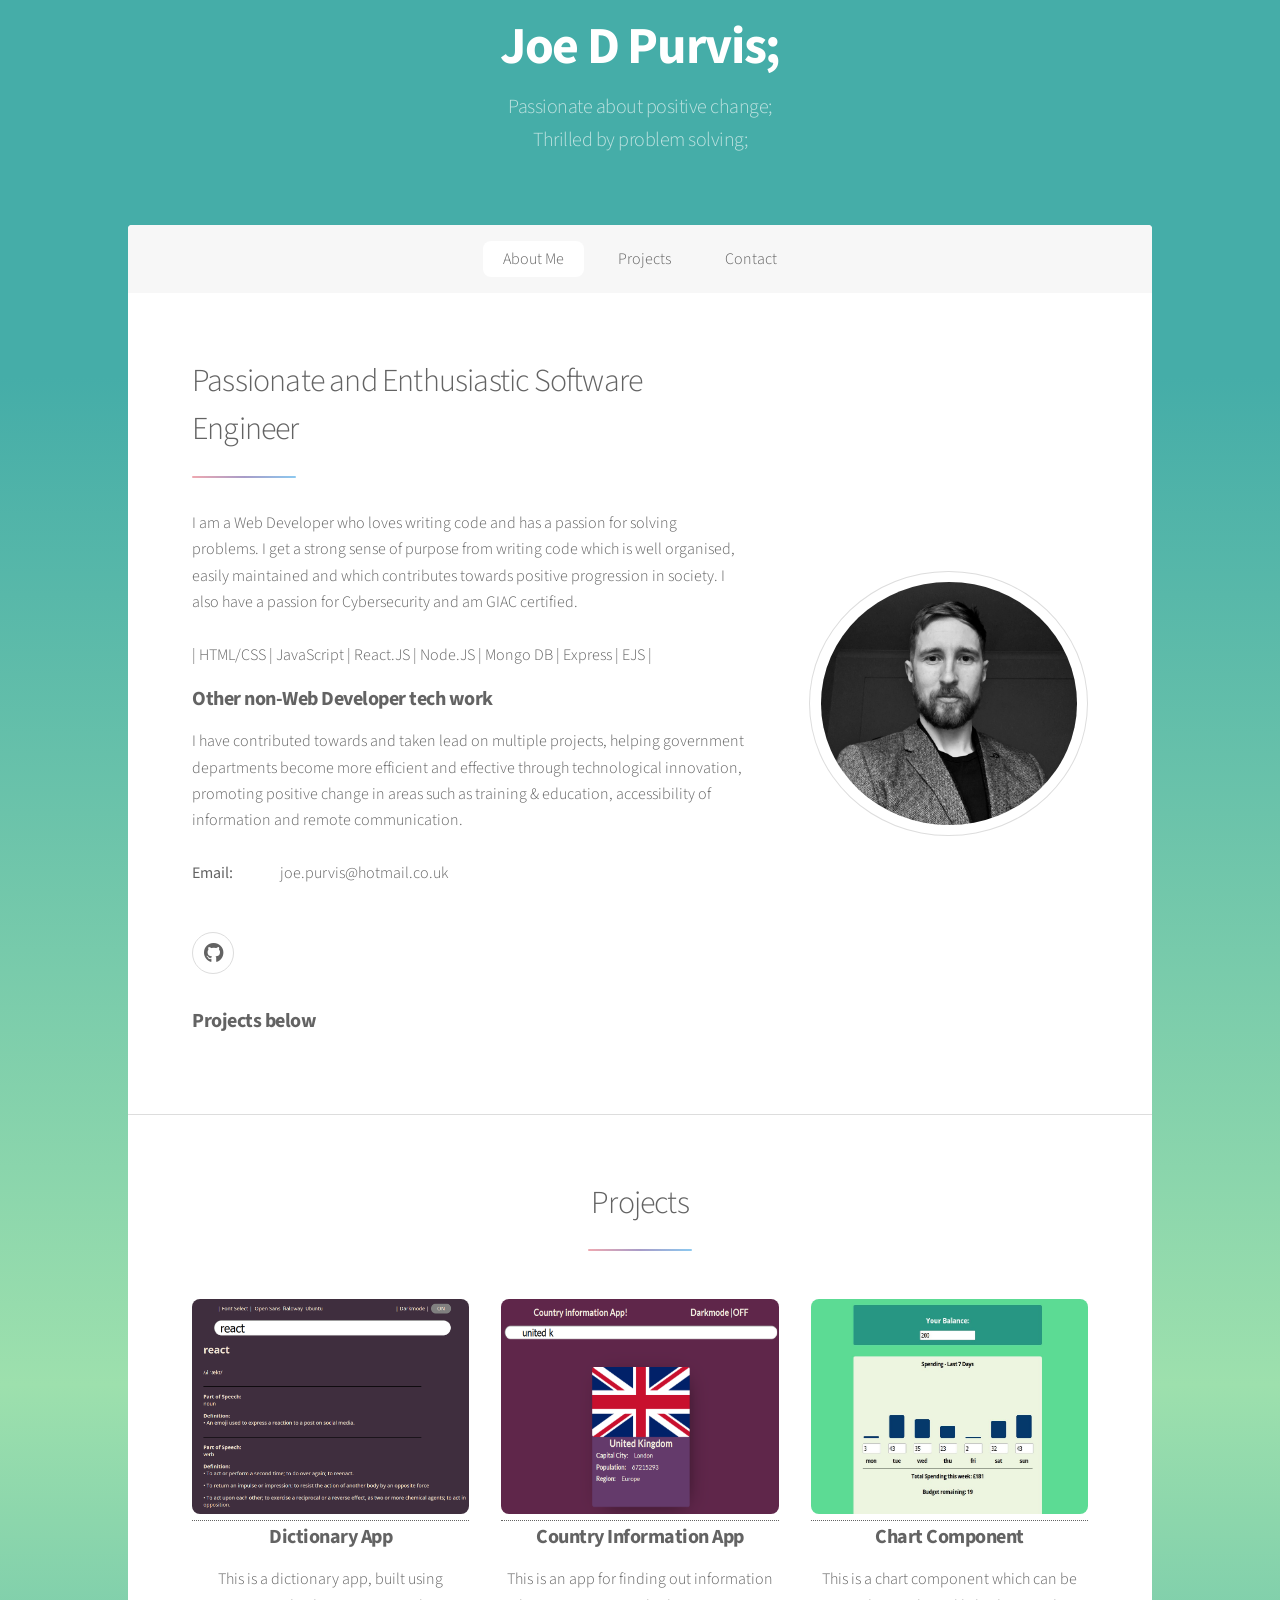
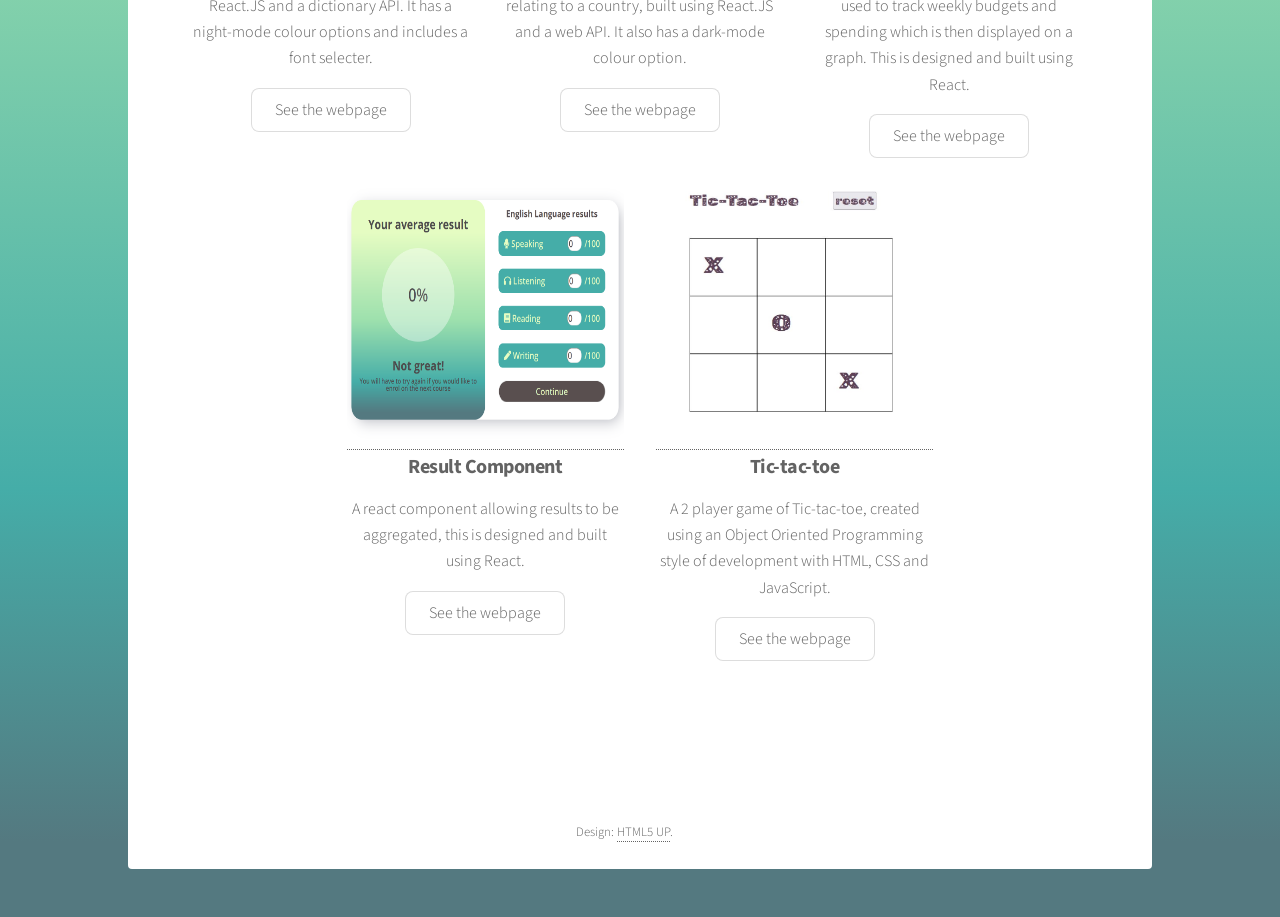
==== index.html @ f050768f "deploy portfolio" ====
<!DOCTYPE HTML>
<!--
	Stellar by HTML5 UP
	html5up.net | @ajlkn
	Free for personal and commercial use under the CCA 3.0 license (html5up.net/license)
-->
<html>
	<head lang="en">
		<title>Joe D Purvis Software Engineer Portfolio</title>
		<meta charset="utf-8" />
		<meta name="viewport" content="width=device-width, initial-scale=1, user-scalable=no" />
		<link rel="stylesheet" href="assets/css/main.css" />
		<noscript><link rel="stylesheet" href="assets/css/noscript.css" /></noscript>
	</head>
	<body class="is-preload">

		<!-- Wrapper -->
			<div id="wrapper">

				<!-- Header -->
					<header id="header" class="alt">
						
						<!-- <img src="images/logo.svg" alt="" /> --This logo could be pasted into the span below -->
						<!-- <span class="logo my-symbol"> &lt;/&gt;</span> -->
						<h1>Joe D Purvis; </h1>
						<p>Passionate about positive change; <br>Thrilled by problem solving; </p>
					</header>

				<!-- Nav -->
					<nav id="nav">
						<ul>
							<li><a href="#intro" class="active">About Me</a></li>
							<li><a href="#first">Projects</a></li>
							<!-- <li><a href="#second">Contact</a></li> -->
							<li><a href="#contact">Contact</a></li>
						</ul>
					</nav>

				<!-- Main -->
					<div id="main">

						<!-- Introduction -->
							<section id="intro" class="main">
								<div class="spotlight">
									<div class="content">
										<header class="major">
											<h2>Passionate and Enthusiastic Software Engineer</h2>
										</header>
										<p>I am a Web Developer who loves writing code and has a passion for solving problems. I get a strong sense of purpose from writing code which is well organised, easily maintained and which contributes towards positive progression in society. I also have a passion for Cybersecurity and am GIAC certified. 
											<br> 
											<br>
											| HTML/CSS | JavaScript | React.JS | Node.JS | Mongo DB | Express | EJS |
											<br>
										<h3>Other non-Web Developer tech work</h3>
									
										I have contributed towards and taken lead on multiple projects, helping government departments become more efficient and effective through technological innovation, promoting positive change in areas such as training & education, accessibility of information and remote communication. 
											<br>
											<section id="contact">
												<br>
								
												<dl class="alt">
													<dt>Email:</dt>
													<dd>joe.purvis@hotmail.co.uk</dd>
												</dl>
												<ul class="icons">
									
																						<li><a href="https://github.com//joe-software" target="_blank" class="icon brands fa-github alt"><span class="label">GitHub</span></a></li>
																									</ul>
												<h3>Projects below</h3>
											</section>
										
											</p>
										<!-- <ul class="actions">
											<li><a href="generic.html" class="button">Learn More</a></li>
										</ul> ** -->
									</div>
									<span class="image"><img src="images/headshot.jpeg" alt="This is a portrait photo of Joe" /></span>
								</div>
							</section>

						<!-- First Section -->
							<section id="first" class="main special">
								<header class="major">
									<h2>Projects</h2>
								</header>
								<ul class="features">
									<li>
										<a href="https:///joe-software.github.io/dictionary-app/" target="_blank">
										<img src="images/dictionary-app.png" class="image-row"  alt="This is an image of a chart component" />
									</a>							
										<h3>Dictionary App</h3>
										<p>This is a dictionary app, built using React.JS and a dictionary API. It has a night-mode colour options and includes a font selecter.</p>
										<a href="https:///joe-software.github.io/dictionary-app/"  target="_blank" class="button">See the webpage</a>
									</li>
									<li>
										<a href="https:///joe-software.github.io/country-app/" target="_blank">
										<img src="images/country-app.png" class="image-row"  alt="This is an image of a chart component" />
									</a>							
										<h3>Country Information App</h3>
										<p>This is an app for finding out information relating to a country, built using React.JS and a web API. It also has a dark-mode colour option.</p>
										<a href="https:///joe-software.github.io/country-app/"  target="_blank" class="button">See the webpage</a>
									</li>
									<li>
										<a href="https:///joe-software.github.io/chart-component/" target="_blank">
										<img src="images/chart-component.JPG" class="image-row"  alt="This is an image of a chart component" />
									</a>							
										<h3>Chart Component</h3>
										<p>This is a chart component which can be used to track weekly budgets and spending which is then displayed on a graph. This is designed and built using React.</p>
										<a href="https:///joe-software.github.io/chart-component/"  target="_blank" class="button">See the webpage</a>
									</li>

									<li>
										<a href="https:///joe-software.github.io/result-component/" target="_blank">
										<img src="images/result-component.png" class="image-row"  alt="This is an image of a Tic-tac-toe website" />
									</a>							
										<h3>Result Component</h3>
										<p>A react component allowing results to be aggregated, this is designed and built using React.</p>
										<a href="https:///joe-software.github.io/result-component/" target="_blank" class="button">See the webpage</a>
									</li>
							
									<li>
										<a href="https:///joe-software.github.io/tictactoe/" target="_blank">
										<img src="images/tictactoe.JPG" class="image-row"  alt="This is an image of a Tic-tac-toe website" />
									</a>							
										<h3>Tic-tac-toe</h3>
										<p>A 2 player game of Tic-tac-toe, created using an Object Oriented Programming style of development with HTML, CSS and JavaScript.</p>
										<a href="https:///joe-software.github.io/tictactoe/" target="_blank" class="button">See the webpage</a>
									</li>

									
									<!-- <li>
										<span class="icon major style5 fa-gem"></span>
										<h3>Dolor nullam</h3>
										<p>Sed lorem amet ipsum dolor et amet nullam consequat a feugiat consequat tempus veroeros sed consequat.</p>
									</li> -->
								</ul>
								<footer class="major">
									<!-- <ul class="actions special">
										<li><a href="generic.html" class="button">Learn More</a></li>
									</ul> -->
								</footer>
							</section>

						<!-- Second Section  -->
							<!-- <section id="second" class="main special">
								<header class="major">
									<h2>Ipsum consequat</h2>
									<p>Donec imperdiet consequat consequat. Suspendisse feugiat congue<br />
									posuere. Nulla massa urna, fermentum eget quam aliquet.</p>
								</header>
								<ul class="statistics">
									<li class="style1">
										<span class="icon solid fa-code-branch"></span>
										<strong>5,120</strong> Etiam
									</li>
									<li class="style2">
										<span class="icon fa-folder-open"></span>
										<strong>8,192</strong> Magna
									</li>
									<li class="style3">
										<span class="icon solid fa-signal"></span>
										<strong>2,048</strong> Tempus
									</li>
									<li class="style4">
										<span class="icon solid fa-laptop"></span>
										<strong>4,096</strong> Aliquam
									</li>
									<li class="style5">
										<span class="icon fa-gem"></span>
										<strong>1,024</strong> Nullam
									</li>
								</ul>
								<p class="content">Nam elementum nisl et mi a commodo porttitor. Morbi sit amet nisl eu arcu faucibus hendrerit vel a risus. Nam a orci mi, elementum ac arcu sit amet, fermentum pellentesque et purus. Integer maximus varius lorem, sed convallis diam accumsan sed. Etiam porttitor placerat sapien, sed eleifend a enim pulvinar faucibus semper quis ut arcu. Ut non nisl a mollis est efficitur vestibulum. Integer eget purus nec nulla mattis et accumsan ut magna libero. Morbi auctor iaculis porttitor. Sed ut magna ac risus et hendrerit scelerisque. Praesent eleifend lacus in lectus aliquam porta. Cras eu ornare dui curabitur lacinia.</p>
								<footer class="major">
									<ul class="actions special">
										<li><a href="generic.html" class="button">Learn More</a></li>
									</ul>
								</footer>
							</section> -->

						<!-- Get Started -->
							<!-- <section id="cta" class="main special">
								<header class="major">
									<h2>Congue imperdiet</h2>
									<p>Donec imperdiet consequat consequat. Suspendisse feugiat congue<br />
									posuere. Nulla massa urna, fermentum eget quam aliquet.</p>
								</header>
								<footer class="major">
									<ul class="actions special">
										<li><a href="generic.html" class="button primary">Get Started</a></li>
										<li><a href="generic.html" class="button">Learn More</a></li>
									</ul>
								</footer>
							</section>

					</div> -->

				 <!-- Footer  -->
					<footer id="footer">
						<!-- <section>
							<h2>Aliquam sed mauris</h2>
							<p>Sed lorem ipsum dolor sit amet et nullam consequat feugiat consequat magna adipiscing tempus etiam dolore veroeros. eget dapibus mauris. Cras aliquet, nisl ut viverra sollicitudin, ligula erat egestas velit, vitae tincidunt odio.</p>
							<ul class="actions">
								<li><a href="generic.html" class="button">Learn More</a></li>
							</ul>
						</section> -->
						
						<p 
						class="copyright"
						>  Design: <a href="https://html5up.net">HTML5 UP</a>.</p>
					</footer>

			</div>

		<!-- Scripts -->
			<script src="assets/js/jquery.min.js"></script>
			<script src="assets/js/jquery.scrollex.min.js"></script>
			<script src="assets/js/jquery.scrolly.min.js"></script>
			<script src="assets/js/browser.min.js"></script>
			<script src="assets/js/breakpoints.min.js"></script>
			<script src="assets/js/util.js"></script>
			<script src="assets/js/main.js"></script>

	</body>
</html>
---- assets/css/main.css ----
@import url(fontawesome-all.min.css);
@import 'https://fonts.googleapis.com/css?family=Source+Sans+Pro:300,400';

/*
	Stellar by HTML5 UP
	html5up.net | @ajlkn
	Free for personal and commercial use under the CCA 3.0 license (html5up.net/license)
*/

html, body, div, span, applet, object,
iframe, h1, h2, h3, h4, h5, h6, p, blockquote,
pre, a, abbr, acronym, address, big, cite,
code, del, dfn, em, img, ins, kbd, q, s, samp,
small, strike, strong, sub, sup, tt, var, b,
u, i, center, dl, dt, dd, ol, ul, li, fieldset,
form, label, legend, table, caption, tbody,
tfoot, thead, tr, th, td, article, aside,
canvas, details, embed, figure, figcaption,
footer, header, hgroup, menu, nav, output, ruby,
section, summary, time, mark, audio, video {
	margin: 0;
	padding: 0;
	border: 0;
	font-size: 100%;
	font: inherit;
	vertical-align: baseline;}

article, aside, details, figcaption, figure,
footer, header, hgroup, menu, nav, section {
	display: block;}

body {
	line-height: 1;
}

ol, ul {
	list-style: none;
}

blockquote, q {
	quotes: none;
}

	blockquote:before, blockquote:after, q:before, q:after {
		content: '';
		content: none;
	}

table {
	border-collapse: collapse;
	border-spacing: 0;
}

body {
	-webkit-text-size-adjust: none;
}

mark {
	background-color: transparent;
	color: inherit;
}

input::-moz-focus-inner {
	border: 0;
	padding: 0;
}

input, select, textarea {
	-moz-appearance: none;
	-webkit-appearance: none;
	-ms-appearance: none;
	appearance: none;
}

/* Basic */

	@-ms-viewport {
		width: device-width;
	}

	body {
		-ms-overflow-style: scrollbar;
	}

	@media screen and (max-width: 480px) {

		html, body {
			min-width: 320px;
		}

	}

	html {
		box-sizing: border-box;
	}

	*, *:before, *:after {
		box-sizing: inherit;
	}

	body {
		background: rgb(229,252,194);
		background: linear-gradient(180deg, rgba(69,173,168,1) 15%, rgba(157,224,173,1) 55%, rgba(69,173,168,1) 83%, rgba(84,121,128,1) 97%);

	}

		body.is-preload *, body.is-preload *:before, body.is-preload *:after {
			-moz-animation: none !important;
			-webkit-animation: none !important;
			-ms-animation: none !important;
			animation: none !important;
			-moz-transition: none !important;
			-webkit-transition: none !important;
			-ms-transition: none !important;
			transition: none !important;
		}

/* my additions */

.my-symbol{
	font-size: 3rem;
	font-weight: bold;
}


/* Type */


	body {
		background-color: #935d8c;
		color: rgba(255, 255, 255, 0.65);
	}

	body, input, select, textarea {
		font-family: "Source Sans Pro", Helvetica, sans-serif;
		font-size: 17pt;
		font-weight: 300;
		line-height: 1.65;
	}

		@media screen and (max-width: 1680px) {

			body, input, select, textarea {
				font-size: 14pt;
			}

		}

		@media screen and (max-width: 1280px) {

			body, input, select, textarea {
				font-size: 12pt;
			}

		}

		@media screen and (max-width: 360px) {

			body, input, select, textarea {
				font-size: 11pt;
			}

		}

	a {
		-moz-transition: color 0.2s ease, border-bottom 0.2s ease;
		-webkit-transition: color 0.2s ease, border-bottom 0.2s ease;
		-ms-transition: color 0.2s ease, border-bottom 0.2s ease;
		transition: color 0.2s ease, border-bottom 0.2s ease;
		text-decoration: none;
		border-bottom: dotted 1px;
		color: inherit;
	}

		a:hover {
			border-bottom-color: transparent;
		}

	strong, b {
		font-weight: 400;
	}

	em, i {
		font-style: italic;
	}

	p {
		margin: 0 0 1em 0;
	}

		p.content {
			-moz-columns: 20em 2;
			-webkit-columns: 20em 2;
			-ms-columns: 20em 2;
			columns: 20em 2;
			-moz-column-gap: 2em;
			-webkit-column-gap: 2em;
			-ms-column-gap: 2em;
			column-gap: 2em;
			text-align: justify;
		}

	h1, h2, h3, h4, h5, h6 {
		font-weight: 300;
		line-height: 1.5;
		margin: 0 0 0.7em 0;
		letter-spacing: -0.025em;
	}

		h1 a, h2 a, h3 a, h4 a, h5 a, h6 a {
			color: inherit;
			text-decoration: none;
		}

	h1 {
		font-size: 2.5em;
		line-height: 1.2;
		font-weight: bold;
	}

	h2 {
		font-size: 1.5em;
	}

	h3 {
		font-size: 1.25em;
		font-weight: bold;
	}

	h4 {
		font-size: 1.1em;
	}

	h5 {
		font-size: 0.9em;
	}

	h6 {
		font-size: 0.7em;
	}

	@media screen and (max-width: 736px) {

		h1 {
			font-size: 2em;
			font-weight: bold;
		}

	}

	sub {
		font-size: 0.8em;
		position: relative;
		top: 0.5em;
	}

	sup {
		font-size: 0.8em;
		position: relative;
		top: -0.5em;
	}

	blockquote {
		border-left: solid 4px;
		font-style: italic;
		margin: 0 0 2em 0;
		padding: 0.5em 0 0.5em 2em;
	}

	code {
		border-radius: 8px;
		border: solid 1px;
		font-family: "Courier New", monospace;
		font-size: 0.9em;
		margin: 0 0.25em;
		padding: 0.25em 0.65em;
	}

	pre {
		-webkit-overflow-scrolling: touch;
		font-family: "Courier New", monospace;
		font-size: 0.9em;
		margin: 0 0 2em 0;
	}

		pre code {
			display: block;
			line-height: 1.75;
			padding: 1em 1.5em;
			overflow-x: auto;
		}

	hr {
		border: 0;
		border-bottom: solid 1px;
		margin: 2em 0;
	}

		hr.major {
			margin: 3em 0;
		}

	.align-left {
		text-align: left;
	}

	.align-center {
		text-align: center;
	}

	.align-right {
		text-align: right;
	}

	input, select, textarea {
		color: #ffffff;
	}

	a:hover {
		color: #ffffff;
	}

	strong, b {
		color: #ffffff;
	}

	h1, h2, h3, h4, h5, h6 {
		color: #ffffff;
	}

	blockquote {
		border-left-color: rgba(255, 255, 255, 0.35);
	}

	code {
		background: rgba(255, 255, 255, 0.075);
		border-color: rgba(255, 255, 255, 0.35);
	}

	hr {
		border-bottom-color: rgba(255, 255, 255, 0.35);
	}

/* Row */

	.row {
		display: flex;
		flex-wrap: wrap;
		box-sizing: border-box;
		align-items: stretch;
	}

		.row > * {
			box-sizing: border-box;
		}

		.row.gtr-uniform > * > :last-child {
			margin-bottom: 0;
		}

		.row.aln-left {
			justify-content: flex-start;
		}

		.row.aln-center {
			justify-content: center;
		}

		.row.aln-right {
			justify-content: flex-end;
		}

		.row.aln-top {
			align-items: flex-start;
		}

		.row.aln-middle {
			align-items: center;
		}

		.row.aln-bottom {
			align-items: flex-end;
		}

		.row > .imp {
			order: -1;
		}

		.row > .col-1 {
			width: 8.33333%;
		}

		.row > .off-1 {
			margin-left: 8.33333%;
		}

		.row > .col-2 {
			width: 16.66667%;
		}

		.row > .off-2 {
			margin-left: 16.66667%;
		}

		.row > .col-3 {
			width: 25%;
		}

		.row > .off-3 {
			margin-left: 25%;
		}

		.row > .col-4 {
			width: 33.33333%;
		}

		.row > .off-4 {
			margin-left: 33.33333%;
		}

		.row > .col-5 {
			width: 41.66667%;
		}

		.row > .off-5 {
			margin-left: 41.66667%;
		}

		.row > .col-6 {
			width: 50%;
		}

		.row > .off-6 {
			margin-left: 50%;
		}

		.row > .col-7 {
			width: 58.33333%;
		}

		.row > .off-7 {
			margin-left: 58.33333%;
		}

		.row > .col-8 {
			width: 66.66667%;
		}

		.row > .off-8 {
			margin-left: 66.66667%;
		}

		.row > .col-9 {
			width: 75%;
		}

		.row > .off-9 {
			margin-left: 75%;
		}

		.row > .col-10 {
			width: 83.33333%;
		}

		.row > .off-10 {
			margin-left: 83.33333%;
		}

		.row > .col-11 {
			width: 91.66667%;
		}

		.row > .off-11 {
			margin-left: 91.66667%;
		}

		.row > .col-12 {
			width: 100%;
		}

		.row > .off-12 {
			margin-left: 100%;
		}

		.row.gtr-0 {
			margin-top: 0;
			margin-left: 0em;
		}

			.row.gtr-0 > * {
				padding: 0 0 0 0em;
			}

			.row.gtr-0.gtr-uniform {
				margin-top: 0em;
			}

				.row.gtr-0.gtr-uniform > * {
					padding-top: 0em;
				}

		.row.gtr-25 {
			margin-top: 0;
			margin-left: -0.375em;
		}

			.row.gtr-25 > * {
				padding: 0 0 0 0.375em;
			}

			.row.gtr-25.gtr-uniform {
				margin-top: -0.375em;
			}

				.row.gtr-25.gtr-uniform > * {
					padding-top: 0.375em;
				}

		.row.gtr-50 {
			margin-top: 0;
			margin-left: -0.75em;
		}

			.row.gtr-50 > * {
				padding: 0 0 0 0.75em;
			}

			.row.gtr-50.gtr-uniform {
				margin-top: -0.75em;
			}

				.row.gtr-50.gtr-uniform > * {
					padding-top: 0.75em;
				}

		.row {
			margin-top: 0;
			margin-left: -1.5em;
		}

			.row > * {
				padding: 0 0 0 1.5em;
			}

			.row.gtr-uniform {
				margin-top: -1.5em;
			}

				.row.gtr-uniform > * {
					padding-top: 1.5em;
				}

		.row.gtr-150 {
			margin-top: 0;
			margin-left: -2.25em;
		}

			.row.gtr-150 > * {
				padding: 0 0 0 2.25em;
			}

			.row.gtr-150.gtr-uniform {
				margin-top: -2.25em;
			}

				.row.gtr-150.gtr-uniform > * {
					padding-top: 2.25em;
				}

		.row.gtr-200 {
			margin-top: 0;
			margin-left: -3em;
		}

			.row.gtr-200 > * {
				padding: 0 0 0 3em;
			}

			.row.gtr-200.gtr-uniform {
				margin-top: -3em;
			}

				.row.gtr-200.gtr-uniform > * {
					padding-top: 3em;
				}

		@media screen and (max-width: 1680px) {

			.row {
				display: flex;
				flex-wrap: wrap;
				box-sizing: border-box;
				align-items: stretch;
			}

				.row > * {
					box-sizing: border-box;
				}

				.row.gtr-uniform > * > :last-child {
					margin-bottom: 0;
				}

				.row.aln-left {
					justify-content: flex-start;
				}

				.row.aln-center {
					justify-content: center;
				}

				.row.aln-right {
					justify-content: flex-end;
				}

				.row.aln-top {
					align-items: flex-start;
				}

				.row.aln-middle {
					align-items: center;
				}

				.row.aln-bottom {
					align-items: flex-end;
				}

				.row > .imp-xlarge {
					order: -1;
				}

				.row > .col-1-xlarge {
					width: 8.33333%;
				}

				.row > .off-1-xlarge {
					margin-left: 8.33333%;
				}

				.row > .col-2-xlarge {
					width: 16.66667%;
				}

				.row > .off-2-xlarge {
					margin-left: 16.66667%;
				}

				.row > .col-3-xlarge {
					width: 25%;
				}

				.row > .off-3-xlarge {
					margin-left: 25%;
				}

				.row > .col-4-xlarge {
					width: 33.33333%;
				}

				.row > .off-4-xlarge {
					margin-left: 33.33333%;
				}

				.row > .col-5-xlarge {
					width: 41.66667%;
				}

				.row > .off-5-xlarge {
					margin-left: 41.66667%;
				}

				.row > .col-6-xlarge {
					width: 50%;
				}

				.row > .off-6-xlarge {
					margin-left: 50%;
				}

				.row > .col-7-xlarge {
					width: 58.33333%;
				}

				.row > .off-7-xlarge {
					margin-left: 58.33333%;
				}

				.row > .col-8-xlarge {
					width: 66.66667%;
				}

				.row > .off-8-xlarge {
					margin-left: 66.66667%;
				}

				.row > .col-9-xlarge {
					width: 75%;
				}

				.row > .off-9-xlarge {
					margin-left: 75%;
				}

				.row > .col-10-xlarge {
					width: 83.33333%;
				}

				.row > .off-10-xlarge {
					margin-left: 83.33333%;
				}

				.row > .col-11-xlarge {
					width: 91.66667%;
				}

				.row > .off-11-xlarge {
					margin-left: 91.66667%;
				}

				.row > .col-12-xlarge {
					width: 100%;
				}

				.row > .off-12-xlarge {
					margin-left: 100%;
				}

				.row.gtr-0 {
					margin-top: 0;
					margin-left: 0em;
				}

					.row.gtr-0 > * {
						padding: 0 0 0 0em;
					}

					.row.gtr-0.gtr-uniform {
						margin-top: 0em;
					}

						.row.gtr-0.gtr-uniform > * {
							padding-top: 0em;
						}

				.row.gtr-25 {
					margin-top: 0;
					margin-left: -0.375em;
				}

					.row.gtr-25 > * {
						padding: 0 0 0 0.375em;
					}

					.row.gtr-25.gtr-uniform {
						margin-top: -0.375em;
					}

						.row.gtr-25.gtr-uniform > * {
							padding-top: 0.375em;
						}

				.row.gtr-50 {
					margin-top: 0;
					margin-left: -0.75em;
				}

					.row.gtr-50 > * {
						padding: 0 0 0 0.75em;
					}

					.row.gtr-50.gtr-uniform {
						margin-top: -0.75em;
					}

						.row.gtr-50.gtr-uniform > * {
							padding-top: 0.75em;
						}

				.row {
					margin-top: 0;
					margin-left: -1.5em;
				}

					.row > * {
						padding: 0 0 0 1.5em;
					}

					.row.gtr-uniform {
						margin-top: -1.5em;
					}

						.row.gtr-uniform > * {
							padding-top: 1.5em;
						}

				.row.gtr-150 {
					margin-top: 0;
					margin-left: -2.25em;
				}

					.row.gtr-150 > * {
						padding: 0 0 0 2.25em;
					}

					.row.gtr-150.gtr-uniform {
						margin-top: -2.25em;
					}

						.row.gtr-150.gtr-uniform > * {
							padding-top: 2.25em;
						}

				.row.gtr-200 {
					margin-top: 0;
					margin-left: -3em;
				}

					.row.gtr-200 > * {
						padding: 0 0 0 3em;
					}

					.row.gtr-200.gtr-uniform {
						margin-top: -3em;
					}

						.row.gtr-200.gtr-uniform > * {
							padding-top: 3em;
						}

		}

		@media screen and (max-width: 1280px) {

			.row {
				display: flex;
				flex-wrap: wrap;
				box-sizing: border-box;
				align-items: stretch;
			}

				.row > * {
					box-sizing: border-box;
				}

				.row.gtr-uniform > * > :last-child {
					margin-bottom: 0;
				}

				.row.aln-left {
					justify-content: flex-start;
				}

				.row.aln-center {
					justify-content: center;
				}

				.row.aln-right {
					justify-content: flex-end;
				}

				.row.aln-top {
					align-items: flex-start;
				}

				.row.aln-middle {
					align-items: center;
				}

				.row.aln-bottom {
					align-items: flex-end;
				}

				.row > .imp-large {
					order: -1;
				}

				.row > .col-1-large {
					width: 8.33333%;
				}

				.row > .off-1-large {
					margin-left: 8.33333%;
				}

				.row > .col-2-large {
					width: 16.66667%;
				}

				.row > .off-2-large {
					margin-left: 16.66667%;
				}

				.row > .col-3-large {
					width: 25%;
				}

				.row > .off-3-large {
					margin-left: 25%;
				}

				.row > .col-4-large {
					width: 33.33333%;
				}

				.row > .off-4-large {
					margin-left: 33.33333%;
				}

				.row > .col-5-large {
					width: 41.66667%;
				}

				.row > .off-5-large {
					margin-left: 41.66667%;
				}

				.row > .col-6-large {
					width: 50%;
				}

				.row > .off-6-large {
					margin-left: 50%;
				}

				.row > .col-7-large {
					width: 58.33333%;
				}

				.row > .off-7-large {
					margin-left: 58.33333%;
				}

				.row > .col-8-large {
					width: 66.66667%;
				}

				.row > .off-8-large {
					margin-left: 66.66667%;
				}

				.row > .col-9-large {
					width: 75%;
				}

				.row > .off-9-large {
					margin-left: 75%;
				}

				.row > .col-10-large {
					width: 83.33333%;
				}

				.row > .off-10-large {
					margin-left: 83.33333%;
				}

				.row > .col-11-large {
					width: 91.66667%;
				}

				.row > .off-11-large {
					margin-left: 91.66667%;
				}

				.row > .col-12-large {
					width: 100%;
				}

				.row > .off-12-large {
					margin-left: 100%;
				}

				.row.gtr-0 {
					margin-top: 0;
					margin-left: 0em;
				}

					.row.gtr-0 > * {
						padding: 0 0 0 0em;
					}

					.row.gtr-0.gtr-uniform {
						margin-top: 0em;
					}

						.row.gtr-0.gtr-uniform > * {
							padding-top: 0em;
						}

				.row.gtr-25 {
					margin-top: 0;
					margin-left: -0.375em;
				}

					.row.gtr-25 > * {
						padding: 0 0 0 0.375em;
					}

					.row.gtr-25.gtr-uniform {
						margin-top: -0.375em;
					}

						.row.gtr-25.gtr-uniform > * {
							padding-top: 0.375em;
						}

				.row.gtr-50 {
					margin-top: 0;
					margin-left: -0.75em;
				}

					.row.gtr-50 > * {
						padding: 0 0 0 0.75em;
					}

					.row.gtr-50.gtr-uniform {
						margin-top: -0.75em;
					}

						.row.gtr-50.gtr-uniform > * {
							padding-top: 0.75em;
						}

				.row {
					margin-top: 0;
					margin-left: -1.5em;
				}

					.row > * {
						padding: 0 0 0 1.5em;
					}

					.row.gtr-uniform {
						margin-top: -1.5em;
					}

						.row.gtr-uniform > * {
							padding-top: 1.5em;
						}

				.row.gtr-150 {
					margin-top: 0;
					margin-left: -2.25em;
				}

					.row.gtr-150 > * {
						padding: 0 0 0 2.25em;
					}

					.row.gtr-150.gtr-uniform {
						margin-top: -2.25em;
					}

						.row.gtr-150.gtr-uniform > * {
							padding-top: 2.25em;
						}

				.row.gtr-200 {
					margin-top: 0;
					margin-left: -3em;
				}

					.row.gtr-200 > * {
						padding: 0 0 0 3em;
					}

					.row.gtr-200.gtr-uniform {
						margin-top: -3em;
					}

						.row.gtr-200.gtr-uniform > * {
							padding-top: 3em;
						}

		}

		@media screen and (max-width: 980px) {

			.row {
				display: flex;
				flex-wrap: wrap;
				box-sizing: border-box;
				align-items: stretch;
			}

				.row > * {
					box-sizing: border-box;
				}

				.row.gtr-uniform > * > :last-child {
					margin-bottom: 0;
				}

				.row.aln-left {
					justify-content: flex-start;
				}

				.row.aln-center {
					justify-content: center;
				}

				.row.aln-right {
					justify-content: flex-end;
				}

				.row.aln-top {
					align-items: flex-start;
				}

				.row.aln-middle {
					align-items: center;
				}

				.row.aln-bottom {
					align-items: flex-end;
				}

				.row > .imp-medium {
					order: -1;
				}

				.row > .col-1-medium {
					width: 8.33333%;
				}

				.row > .off-1-medium {
					margin-left: 8.33333%;
				}

				.row > .col-2-medium {
					width: 16.66667%;
				}

				.row > .off-2-medium {
					margin-left: 16.66667%;
				}

				.row > .col-3-medium {
					width: 25%;
				}

				.row > .off-3-medium {
					margin-left: 25%;
				}

				.row > .col-4-medium {
					width: 33.33333%;
				}

				.row > .off-4-medium {
					margin-left: 33.33333%;
				}

				.row > .col-5-medium {
					width: 41.66667%;
				}

				.row > .off-5-medium {
					margin-left: 41.66667%;
				}

				.row > .col-6-medium {
					width: 50%;
				}

				.row > .off-6-medium {
					margin-left: 50%;
				}

				.row > .col-7-medium {
					width: 58.33333%;
				}

				.row > .off-7-medium {
					margin-left: 58.33333%;
				}

				.row > .col-8-medium {
					width: 66.66667%;
				}

				.row > .off-8-medium {
					margin-left: 66.66667%;
				}

				.row > .col-9-medium {
					width: 75%;
				}

				.row > .off-9-medium {
					margin-left: 75%;
				}

				.row > .col-10-medium {
					width: 83.33333%;
				}

				.row > .off-10-medium {
					margin-left: 83.33333%;
				}

				.row > .col-11-medium {
					width: 91.66667%;
				}

				.row > .off-11-medium {
					margin-left: 91.66667%;
				}

				.row > .col-12-medium {
					width: 100%;
				}

				.row > .off-12-medium {
					margin-left: 100%;
				}

				.row.gtr-0 {
					margin-top: 0;
					margin-left: 0em;
				}

					.row.gtr-0 > * {
						padding: 0 0 0 0em;
					}

					.row.gtr-0.gtr-uniform {
						margin-top: 0em;
					}

						.row.gtr-0.gtr-uniform > * {
							padding-top: 0em;
						}

				.row.gtr-25 {
					margin-top: 0;
					margin-left: -0.375em;
				}

					.row.gtr-25 > * {
						padding: 0 0 0 0.375em;
					}

					.row.gtr-25.gtr-uniform {
						margin-top: -0.375em;
					}

						.row.gtr-25.gtr-uniform > * {
							padding-top: 0.375em;
						}

				.row.gtr-50 {
					margin-top: 0;
					margin-left: -0.75em;
				}

					.row.gtr-50 > * {
						padding: 0 0 0 0.75em;
					}

					.row.gtr-50.gtr-uniform {
						margin-top: -0.75em;
					}

						.row.gtr-50.gtr-uniform > * {
							padding-top: 0.75em;
						}

				.row {
					margin-top: 0;
					margin-left: -1.5em;
				}

					.row > * {
						padding: 0 0 0 1.5em;
					}

					.row.gtr-uniform {
						margin-top: -1.5em;
					}

						.row.gtr-uniform > * {
							padding-top: 1.5em;
						}

				.row.gtr-150 {
					margin-top: 0;
					margin-left: -2.25em;
				}

					.row.gtr-150 > * {
						padding: 0 0 0 2.25em;
					}

					.row.gtr-150.gtr-uniform {
						margin-top: -2.25em;
					}

						.row.gtr-150.gtr-uniform > * {
							padding-top: 2.25em;
						}

				.row.gtr-200 {
					margin-top: 0;
					margin-left: -3em;
				}

					.row.gtr-200 > * {
						padding: 0 0 0 3em;
					}

					.row.gtr-200.gtr-uniform {
						margin-top: -3em;
					}

						.row.gtr-200.gtr-uniform > * {
							padding-top: 3em;
						}

		}

		@media screen and (max-width: 736px) {

			.row {
				display: flex;
				flex-wrap: wrap;
				box-sizing: border-box;
				align-items: stretch;
			}

				.row > * {
					box-sizing: border-box;
				}

				.row.gtr-uniform > * > :last-child {
					margin-bottom: 0;
				}

				.row.aln-left {
					justify-content: flex-start;
				}

				.row.aln-center {
					justify-content: center;
				}

				.row.aln-right {
					justify-content: flex-end;
				}

				.row.aln-top {
					align-items: flex-start;
				}

				.row.aln-middle {
					align-items: center;
				}

				.row.aln-bottom {
					align-items: flex-end;
				}

				.row > .imp-small {
					order: -1;
				}

				.row > .col-1-small {
					width: 8.33333%;
				}

				.row > .off-1-small {
					margin-left: 8.33333%;
				}

				.row > .col-2-small {
					width: 16.66667%;
				}

				.row > .off-2-small {
					margin-left: 16.66667%;
				}

				.row > .col-3-small {
					width: 25%;
				}

				.row > .off-3-small {
					margin-left: 25%;
				}

				.row > .col-4-small {
					width: 33.33333%;
				}

				.row > .off-4-small {
					margin-left: 33.33333%;
				}

				.row > .col-5-small {
					width: 41.66667%;
				}

				.row > .off-5-small {
					margin-left: 41.66667%;
				}

				.row > .col-6-small {
					width: 50%;
				}

				.row > .off-6-small {
					margin-left: 50%;
				}

				.row > .col-7-small {
					width: 58.33333%;
				}

				.row > .off-7-small {
					margin-left: 58.33333%;
				}

				.row > .col-8-small {
					width: 66.66667%;
				}

				.row > .off-8-small {
					margin-left: 66.66667%;
				}

				.row > .col-9-small {
					width: 75%;
				}

				.row > .off-9-small {
					margin-left: 75%;
				}

				.row > .col-10-small {
					width: 83.33333%;
				}

				.row > .off-10-small {
					margin-left: 83.33333%;
				}

				.row > .col-11-small {
					width: 91.66667%;
				}

				.row > .off-11-small {
					margin-left: 91.66667%;
				}

				.row > .col-12-small {
					width: 100%;
				}

				.row > .off-12-small {
					margin-left: 100%;
				}

				.row.gtr-0 {
					margin-top: 0;
					margin-left: 0em;
				}

					.row.gtr-0 > * {
						padding: 0 0 0 0em;
					}

					.row.gtr-0.gtr-uniform {
						margin-top: 0em;
					}

						.row.gtr-0.gtr-uniform > * {
							padding-top: 0em;
						}

				.row.gtr-25 {
					margin-top: 0;
					margin-left: -0.25em;
				}

					.row.gtr-25 > * {
						padding: 0 0 0 0.25em;
					}

					.row.gtr-25.gtr-uniform {
						margin-top: -0.25em;
					}

						.row.gtr-25.gtr-uniform > * {
							padding-top: 0.25em;
						}

				.row.gtr-50 {
					margin-top: 0;
					margin-left: -0.5em;
				}

					.row.gtr-50 > * {
						padding: 0 0 0 0.5em;
					}

					.row.gtr-50.gtr-uniform {
						margin-top: -0.5em;
					}

						.row.gtr-50.gtr-uniform > * {
							padding-top: 0.5em;
						}

				.row {
					margin-top: 0;
					margin-left: -1em;
				}

					.row > * {
						padding: 0 0 0 1em;
					}

					.row.gtr-uniform {
						margin-top: -1em;
					}

						.row.gtr-uniform > * {
							padding-top: 1em;
						}

				.row.gtr-150 {
					margin-top: 0;
					margin-left: -1.5em;
				}

					.row.gtr-150 > * {
						padding: 0 0 0 1.5em;
					}

					.row.gtr-150.gtr-uniform {
						margin-top: -1.5em;
					}

						.row.gtr-150.gtr-uniform > * {
							padding-top: 1.5em;
						}

				.row.gtr-200 {
					margin-top: 0;
					margin-left: -2em;
				}

					.row.gtr-200 > * {
						padding: 0 0 0 2em;
					}

					.row.gtr-200.gtr-uniform {
						margin-top: -2em;
					}

						.row.gtr-200.gtr-uniform > * {
							padding-top: 2em;
						}

		}

		@media screen and (max-width: 480px) {

			.row {
				display: flex;
				flex-wrap: wrap;
				box-sizing: border-box;
				align-items: stretch;
			}

				.row > * {
					box-sizing: border-box;
				}

				.row.gtr-uniform > * > :last-child {
					margin-bottom: 0;
				}

				.row.aln-left {
					justify-content: flex-start;
				}

				.row.aln-center {
					justify-content: center;
				}

				.row.aln-right {
					justify-content: flex-end;
				}

				.row.aln-top {
					align-items: flex-start;
				}

				.row.aln-middle {
					align-items: center;
				}

				.row.aln-bottom {
					align-items: flex-end;
				}

				.row > .imp-xsmall {
					order: -1;
				}

				.row > .col-1-xsmall {
					width: 8.33333%;
				}

				.row > .off-1-xsmall {
					margin-left: 8.33333%;
				}

				.row > .col-2-xsmall {
					width: 16.66667%;
				}

				.row > .off-2-xsmall {
					margin-left: 16.66667%;
				}

				.row > .col-3-xsmall {
					width: 25%;
				}

				.row > .off-3-xsmall {
					margin-left: 25%;
				}

				.row > .col-4-xsmall {
					width: 33.33333%;
				}

				.row > .off-4-xsmall {
					margin-left: 33.33333%;
				}

				.row > .col-5-xsmall {
					width: 41.66667%;
				}

				.row > .off-5-xsmall {
					margin-left: 41.66667%;
				}

				.row > .col-6-xsmall {
					width: 50%;
				}

				.row > .off-6-xsmall {
					margin-left: 50%;
				}

				.row > .col-7-xsmall {
					width: 58.33333%;
				}

				.row > .off-7-xsmall {
					margin-left: 58.33333%;
				}

				.row > .col-8-xsmall {
					width: 66.66667%;
				}

				.row > .off-8-xsmall {
					margin-left: 66.66667%;
				}

				.row > .col-9-xsmall {
					width: 75%;
				}

				.row > .off-9-xsmall {
					margin-left: 75%;
				}

				.row > .col-10-xsmall {
					width: 83.33333%;
				}

				.row > .off-10-xsmall {
					margin-left: 83.33333%;
				}

				.row > .col-11-xsmall {
					width: 91.66667%;
				}

				.row > .off-11-xsmall {
					margin-left: 91.66667%;
				}

				.row > .col-12-xsmall {
					width: 100%;
				}

				.row > .off-12-xsmall {
					margin-left: 100%;
				}

				.row.gtr-0 {
					margin-top: 0;
					margin-left: 0em;
				}

					.row.gtr-0 > * {
						padding: 0 0 0 0em;
					}

					.row.gtr-0.gtr-uniform {
						margin-top: 0em;
					}

						.row.gtr-0.gtr-uniform > * {
							padding-top: 0em;
						}

				.row.gtr-25 {
					margin-top: 0;
					margin-left: -0.3125em;
				}

					.row.gtr-25 > * {
						padding: 0 0 0 0.3125em;
					}

					.row.gtr-25.gtr-uniform {
						margin-top: -0.3125em;
					}

						.row.gtr-25.gtr-uniform > * {
							padding-top: 0.3125em;
						}

				.row.gtr-50 {
					margin-top: 0;
					margin-left: -0.625em;
				}

					.row.gtr-50 > * {
						padding: 0 0 0 0.625em;
					}

					.row.gtr-50.gtr-uniform {
						margin-top: -0.625em;
					}

						.row.gtr-50.gtr-uniform > * {
							padding-top: 0.625em;
						}

				.row {
					margin-top: 0;
					margin-left: -1.25em;
				}

					.row > * {
						padding: 0 0 0 1.25em;
					}

					.row.gtr-uniform {
						margin-top: -1.25em;
					}

						.row.gtr-uniform > * {
							padding-top: 1.25em;
						}

				.row.gtr-150 {
					margin-top: 0;
					margin-left: -1.875em;
				}

					.row.gtr-150 > * {
						padding: 0 0 0 1.875em;
					}

					.row.gtr-150.gtr-uniform {
						margin-top: -1.875em;
					}

						.row.gtr-150.gtr-uniform > * {
							padding-top: 1.875em;
						}

				.row.gtr-200 {
					margin-top: 0;
					margin-left: -2.5em;
				}

					.row.gtr-200 > * {
						padding: 0 0 0 2.5em;
					}

					.row.gtr-200.gtr-uniform {
						margin-top: -2.5em;
					}

						.row.gtr-200.gtr-uniform > * {
							padding-top: 2.5em;
						}

		}

/* Box */

	.box {
		border-radius: 8px;
		border: solid;
		margin-bottom: 2em;
		padding: 1.5em;
	}

		.box > :last-child,
		.box > :last-child > :last-child,
		.box > :last-child > :last-child > :last-child {
			margin-bottom: 0;
		}

		.box.alt {
			border: 0;
			border-radius: 0;
			padding: 0;
		}

	.box {
		border-color: rgba(255, 255, 255, 0.35);
	}

/* Button */

	input[type="submit"],
	input[type="reset"],
	input[type="button"],
	button,
	.button {
		-moz-appearance: none;
		-webkit-appearance: none;
		-ms-appearance: none;
		appearance: none;
		-moz-transition: background-color 0.2s ease-in-out, color 0.2s ease-in-out;
		-webkit-transition: background-color 0.2s ease-in-out, color 0.2s ease-in-out;
		-ms-transition: background-color 0.2s ease-in-out, color 0.2s ease-in-out;
		transition: background-color 0.2s ease-in-out, color 0.2s ease-in-out;
		border-radius: 8px;
		border: 0;
		cursor: pointer;
		display: inline-block;
		font-weight: 300;
		height: 2.75em;
		line-height: 2.75em;
		min-width: 9.25em;
		padding: 0 1.5em;
		text-align: center;
		text-decoration: none;
		white-space: nowrap;
	}

		input[type="submit"].icon,
		input[type="reset"].icon,
		input[type="button"].icon,
		button.icon,
		.button.icon {
			padding-left: 1.35em;
		}

			input[type="submit"].icon:before,
			input[type="reset"].icon:before,
			input[type="button"].icon:before,
			button.icon:before,
			.button.icon:before {
				margin-right: 0.5em;
			}

		input[type="submit"].fit,
		input[type="reset"].fit,
		input[type="button"].fit,
		button.fit,
		.button.fit {
			width: 100%;
		}

		input[type="submit"].small,
		input[type="reset"].small,
		input[type="button"].small,
		button.small,
		.button.small {
			font-size: 0.8em;
		}

		input[type="submit"].large,
		input[type="reset"].large,
		input[type="button"].large,
		button.large,
		.button.large {
			font-size: 1.35em;
		}

		input[type="submit"].disabled, input[type="submit"]:disabled,
		input[type="reset"].disabled,
		input[type="reset"]:disabled,
		input[type="button"].disabled,
		input[type="button"]:disabled,
		button.disabled,
		button:disabled,
		.button.disabled,
		.button:disabled {
			pointer-events: none;
			opacity: 0.25;
		}

		@media screen and (max-width: 736px) {

			input[type="submit"],
			input[type="reset"],
			input[type="button"],
			button,
			.button {
				min-width: 0;
			}

		}

	input[type="submit"],
	input[type="reset"],
	input[type="button"],
	button,
	.button {
		background-color: transparent;
		box-shadow: inset 0 0 0 1px rgba(255, 255, 255, 0.35);
		color: #ffffff !important;
	}

		input[type="submit"]:hover,
		input[type="reset"]:hover,
		input[type="button"]:hover,
		button:hover,
		.button:hover {
			background-color: rgba(255, 255, 255, 0.075);
		}

		input[type="submit"]:active,
		input[type="reset"]:active,
		input[type="button"]:active,
		button:active,
		.button:active {
			background-color: rgba(255, 255, 255, 0.2);
		}

		input[type="submit"].icon:before,
		input[type="reset"].icon:before,
		input[type="button"].icon:before,
		button.icon:before,
		.button.icon:before {
			color: rgba(255, 255, 255, 0.5);
		}

		input[type="submit"].primary,
		input[type="reset"].primary,
		input[type="button"].primary,
		button.primary,
		.button.primary {
			background-color: #8cc9f0;
			color: #ffffff !important;
			box-shadow: none;
		}

			input[type="submit"].primary:hover,
			input[type="reset"].primary:hover,
			input[type="button"].primary:hover,
			button.primary:hover,
			.button.primary:hover {
				background-color: #9acff2;
			}

			input[type="submit"].primary:active,
			input[type="reset"].primary:active,
			input[type="button"].primary:active,
			button.primary:active,
			.button.primary:active {
				background-color: #7ec3ee;
			}

			input[type="submit"].primary.icon:before,
			input[type="reset"].primary.icon:before,
			input[type="button"].primary.icon:before,
			button.primary.icon:before,
			.button.primary.icon:before {
				color: #ffffff !important;
			}

/* Form */

	form {
		margin: 0 0 2em 0;
	}

	label {
		display: block;
		font-size: 0.9em;
		font-weight: 400;
		margin: 0 0 1em 0;
	}

	input[type="text"],
	input[type="password"],
	input[type="email"],
	select,
	textarea {
		-moz-appearance: none;
		-webkit-appearance: none;
		-ms-appearance: none;
		appearance: none;
		border-radius: 8px;
		border: solid 1px;
		color: inherit;
		display: block;
		outline: 0;
		padding: 0 1em;
		text-decoration: none;
		width: 100%;
	}

		input[type="text"]:invalid,
		input[type="password"]:invalid,
		input[type="email"]:invalid,
		select:invalid,
		textarea:invalid {
			box-shadow: none;
		}

	select {
		background-size: 1.25rem;
		background-repeat: no-repeat;
		background-position: calc(100% - 1rem) center;
		height: 2.75em;
		padding-right: 2.75em;
		text-overflow: ellipsis;
	}

		select:focus::-ms-value {
			background-color: transparent;
		}

		select::-ms-expand {
			display: none;
		}

	input[type="text"],
	input[type="password"],
	input[type="email"],
	select {
		height: 2.75em;
	}

	textarea {
		padding: 0.75em 1em;
	}

	input[type="checkbox"],
	input[type="radio"] {
		-moz-appearance: none;
		-webkit-appearance: none;
		-ms-appearance: none;
		appearance: none;
		display: block;
		float: left;
		margin-right: -2em;
		opacity: 0;
		width: 1em;
		z-index: -1;
	}

		input[type="checkbox"] + label,
		input[type="radio"] + label {
			text-decoration: none;
			cursor: pointer;
			display: inline-block;
			font-size: 1em;
			font-weight: 300;
			padding-left: 2.4em;
			padding-right: 0.75em;
			position: relative;
		}

			input[type="checkbox"] + label:before,
			input[type="radio"] + label:before {
				-moz-osx-font-smoothing: grayscale;
				-webkit-font-smoothing: antialiased;
				display: inline-block;
				font-style: normal;
				font-variant: normal;
				text-rendering: auto;
				line-height: 1;
				text-transform: none !important;
				font-family: 'Font Awesome 5 Free';
				font-weight: 900;
			}

			input[type="checkbox"] + label:before,
			input[type="radio"] + label:before {
				border-radius: 8px;
				border: solid 1px;
				content: '';
				display: inline-block;
				font-size: 0.8em;
				height: 2.0625em;
				left: 0;
				line-height: 2.0625em;
				position: absolute;
				text-align: center;
				top: 0;
				width: 2.0625em;
			}

		input[type="checkbox"]:checked + label:before,
		input[type="radio"]:checked + label:before {
			content: '\f00c';
		}

	input[type="checkbox"] + label:before {
		border-radius: 8px;
	}

	input[type="radio"] + label:before {
		border-radius: 100%;
	}

	::-webkit-input-placeholder {
		opacity: 1.0;
	}

	:-moz-placeholder {
		opacity: 1.0;
	}

	::-moz-placeholder {
		opacity: 1.0;
	}

	:-ms-input-placeholder {
		opacity: 1.0;
	}

	label {
		color: #ffffff;
	}

	input[type="text"],
	input[type="password"],
	input[type="email"],
	select,
	textarea {
		background-color: rgba(255, 255, 255, 0.075);
		border-color: rgba(255, 255, 255, 0.35);
	}

		input[type="text"]:focus,
		input[type="password"]:focus,
		input[type="email"]:focus,
		select:focus,
		textarea:focus {
			border-color: #8cc9f0;
			box-shadow: 0 0 0 1px #8cc9f0;
		}

	select {
		background-image: url("data:image/svg+xml;charset=utf8,%3Csvg xmlns='http://www.w3.org/2000/svg' width='40' height='40' preserveAspectRatio='none' viewBox='0 0 40 40'%3E%3Cpath d='M9.4,12.3l10.4,10.4l10.4-10.4c0.2-0.2,0.5-0.4,0.9-0.4c0.3,0,0.6,0.1,0.9,0.4l3.3,3.3c0.2,0.2,0.4,0.5,0.4,0.9 c0,0.4-0.1,0.6-0.4,0.9L20.7,31.9c-0.2,0.2-0.5,0.4-0.9,0.4c-0.3,0-0.6-0.1-0.9-0.4L4.3,17.3c-0.2-0.2-0.4-0.5-0.4-0.9 c0-0.4,0.1-0.6,0.4-0.9l3.3-3.3c0.2-0.2,0.5-0.4,0.9-0.4S9.1,12.1,9.4,12.3z' fill='rgba(255, 255, 255, 0.35)' /%3E%3C/svg%3E");
	}

		select option {
			color: #ffffff;
			background: #935d8c;
		}

	input[type="checkbox"] + label,
	input[type="radio"] + label {
		color: rgba(255, 255, 255, 0.65);
	}

		input[type="checkbox"] + label:before,
		input[type="radio"] + label:before {
			background: rgba(255, 255, 255, 0.075);
			border-color: rgba(255, 255, 255, 0.35);
		}

	input[type="checkbox"]:checked + label:before,
	input[type="radio"]:checked + label:before {
		background-color: #ffffff;
		border-color: #ffffff;
		color: #935d8c;
	}

	input[type="checkbox"]:focus + label:before,
	input[type="radio"]:focus + label:before {
		border-color: #8cc9f0;
		box-shadow: 0 0 0 1px #8cc9f0;
	}

	::-webkit-input-placeholder {
		color: rgba(255, 255, 255, 0.5) !important;
	}

	:-moz-placeholder {
		color: rgba(255, 255, 255, 0.5) !important;
	}

	::-moz-placeholder {
		color: rgba(255, 255, 255, 0.5) !important;
	}

	:-ms-input-placeholder {
		color: rgba(255, 255, 255, 0.5) !important;
	}

	.formerize-placeholder {
		color: rgba(255, 255, 255, 0.5) !important;
	}

/* Icon */

	.icon {
		text-decoration: none;
		-moz-transition: background-color 0.2s ease-in-out, color 0.2s ease-in-out;
		-webkit-transition: background-color 0.2s ease-in-out, color 0.2s ease-in-out;
		-ms-transition: background-color 0.2s ease-in-out, color 0.2s ease-in-out;
		transition: background-color 0.2s ease-in-out, color 0.2s ease-in-out;
		border-bottom: none;
		position: relative;
	}

		.icon:before {
			-moz-osx-font-smoothing: grayscale;
			-webkit-font-smoothing: antialiased;
			display: inline-block;
			font-style: normal;
			font-variant: normal;
			text-rendering: auto;
			line-height: 1;
			text-transform: none !important;
			font-family: 'Font Awesome 5 Free';
			font-weight: 400;
		}

		.icon > .label {
			display: none;
		}

		.icon:before {
			line-height: solid;
		}

		.icon.solid:before {
			font-weight: 900;
		}

		.icon.brands:before {
			font-family: 'Font Awesome 5 Brands';
		}

		.icon.major {
			border: solid 1px;
			display: inline-block;
			border-radius: 100%;
			padding: 0.65em;
			margin: 0 0 2em 0;
			cursor: default;
		}

			.icon.major:before {
				display: inline-block;
				font-size: 6.25rem;
				width: 2.25em;
				height: 2.25em;
				line-height: 2.2em;
				border-radius: 100%;
				border: solid 1px;
				text-align: center;
			}

		.icon.alt {
			display: inline-block;
			border: solid 1px;
			border-radius: 100%;
		}

			.icon.alt:before {
				display: block;
				font-size: 1.25em;
				width: 2em;
				height: 2em;
				text-align: center;
				line-height: 2em;
			}

		.icon.style1 {
			color: #efa8b0;
		}

		.icon.style2 {
			color: #c79cc8;
		}

		.icon.style3 {
			color: #a89cc8;
		}

		.icon.style4 {
			color: #9bb2e1;
		}

		.icon.style5 {
			color: #8cc9f0;
		}

		@media screen and (max-width: 1680px) {

			.icon.major:before {
				font-size: 5.5rem;
			}

		}

		@media screen and (max-width: 1280px) {

			.icon.major:before {
				font-size: 4.75rem;
			}

		}

		@media screen and (max-width: 736px) {

			.icon.major {
				margin: 0 0 1.5em 0;
				padding: 0.35em;
			}

				.icon.major:before {
					font-size: 3.5rem;
				}

		}

	.icon.major {
		border-color: rgba(255, 255, 255, 0.35);
	}

		.icon.major:before {
			border-color: rgba(255, 255, 255, 0.35);
		}

	.icon.alt {
		border-color: rgba(255, 255, 255, 0.35);
		color: #ffffff;
	}

		.icon.alt:hover {
			background-color: rgba(255, 255, 255, 0.075);
		}

		.icon.alt:active {
			background-color: rgba(255, 255, 255, 0.2);
		}

/* Image */
.image-row{
	width: 100%;
	border-radius: 8px;
	height: 50%;
}

	.image {
		border-radius: 8px;
		border: 0;
		display: inline-block;
		position: relative;
	}

		.image img {
			border-radius: 8px;
			display: block;
		}

		.image.left, .image.right {
			max-width: 40%;
		}

			.image.left img, .image.right img {
				width: 100%;
			}

		.image.left {
			float: left;
			margin: 0 1.5em 1em 0;
			top: 0.25em;
		}

		.image.right {
			float: right;
			margin: 0 0 1em 1.5em;
			top: 0.25em;
		}

		.image.fit {
			display: block;
			margin: 0 0 2em 0;
			width: 100%;
		}

			.image.fit img {
				width: 100%;
			}

		.image.main {
			display: block;
			margin: 0 0 3em 0;
			width: 100%;
		}

			.image.main img {
				width: 100%;
			}

/* List */

	ol {
		list-style: decimal;
		margin: 0 0 2em 0;
		padding-left: 1.25em;
	}

		ol li {
			padding-left: 0.25em;
		}

	ul {
		list-style: disc;
		margin: 0 0 2em 0;
		padding-left: 1em;
	}

		ul li {
			padding-left: 0.5em;
		}

		ul.alt {
			list-style: none;
			padding-left: 0;
		}

			ul.alt li {
				border-top: solid 1px;
				padding: 0.5em 0;
			}

				ul.alt li:first-child {
					border-top: 0;
					padding-top: 0;
				}

	dl {
		margin: 0 0 2em 0;
	}

		dl dt {
			display: block;
			font-weight: 400;
			margin: 0 0 1em 0;
		}

		dl dd {
			margin-left: 2em;
		}

		dl.alt dt {
			display: block;
			width: 3em;
			margin: 0;
			clear: left;
			float: left;
		}

		dl.alt dd {
			margin: 0 0 0.85em 5.5em;
		}

		dl.alt:after {
			content: '';
			display: block;
			clear: both;
		}

	ul.alt li {
		border-top-color: rgba(255, 255, 255, 0.35);
	}

	dl dt {
		color: #ffffff;
	}

/* Actions */

	ul.actions {
		display: -moz-flex;
		display: -webkit-flex;
		display: -ms-flex;
		display: flex;
		cursor: default;
		list-style: none;
		margin-left: -1em;
		padding-left: 0;
	}

		ul.actions li {
			padding: 0 0 0 1em;
			vertical-align: middle;
		}

		ul.actions.special {
			-moz-justify-content: center;
			-webkit-justify-content: center;
			-ms-justify-content: center;
			justify-content: center;
			width: 100%;
			margin-left: 0;
		}

			ul.actions.special li:first-child {
				padding-left: 0;
			}

		ul.actions.stacked {
			-moz-flex-direction: column;
			-webkit-flex-direction: column;
			-ms-flex-direction: column;
			flex-direction: column;
			margin-left: 0;
		}

			ul.actions.stacked li {
				padding: 1.3em 0 0 0;
			}

				ul.actions.stacked li:first-child {
					padding-top: 0;
				}

		ul.actions.fit {
			width: calc(100% + 1em);
		}

			ul.actions.fit li {
				-moz-flex-grow: 1;
				-webkit-flex-grow: 1;
				-ms-flex-grow: 1;
				flex-grow: 1;
				-moz-flex-shrink: 1;
				-webkit-flex-shrink: 1;
				-ms-flex-shrink: 1;
				flex-shrink: 1;
				width: 100%;
			}

				ul.actions.fit li > * {
					width: 100%;
				}

			ul.actions.fit.stacked {
				width: 100%;
			}

		@media screen and (max-width: 480px) {

			ul.actions:not(.fixed) {
				-moz-flex-direction: column;
				-webkit-flex-direction: column;
				-ms-flex-direction: column;
				flex-direction: column;
				margin-left: 0;
				width: 100% !important;
			}

				ul.actions:not(.fixed) li {
					-moz-flex-grow: 1;
					-webkit-flex-grow: 1;
					-ms-flex-grow: 1;
					flex-grow: 1;
					-moz-flex-shrink: 1;
					-webkit-flex-shrink: 1;
					-ms-flex-shrink: 1;
					flex-shrink: 1;
					padding: 1em 0 0 0;
					text-align: center;
					width: 100%;
				}

					ul.actions:not(.fixed) li > * {
						width: 100%;
					}

					ul.actions:not(.fixed) li:first-child {
						padding-top: 0;
					}

					ul.actions:not(.fixed) li input[type="submit"],
					ul.actions:not(.fixed) li input[type="reset"],
					ul.actions:not(.fixed) li input[type="button"],
					ul.actions:not(.fixed) li button,
					ul.actions:not(.fixed) li .button {
						width: 100%;
					}

						ul.actions:not(.fixed) li input[type="submit"].icon:before,
						ul.actions:not(.fixed) li input[type="reset"].icon:before,
						ul.actions:not(.fixed) li input[type="button"].icon:before,
						ul.actions:not(.fixed) li button.icon:before,
						ul.actions:not(.fixed) li .button.icon:before {
							margin-left: -0.5rem;
						}

		}

/* Icons */

	ul.icons {
		cursor: default;
		list-style: none;
		padding-left: 0;
	}

		ul.icons li {
			display: inline-block;
			padding: 0 0.65em 0 0;
		}

			ul.icons li:last-child {
				padding-right: 0 !important;
			}

/* Section/Article */

	section.special, article.special {
		text-align: center;
	}

	header.major {
		margin-bottom: 3em;
	}

		header.major h2 {
			font-size: 2em;
		}

			header.major h2:after {
				display: block;
				content: '';
				width: 3.25em;
				height: 2px;
				margin: 0.7em 0 1em 0;
				border-radius: 2px;
			}

				section.special header.major h2:after, article.special header.major h2:after {
					margin-left: auto;
					margin-right: auto;
				}

		header.major p {
			font-size: 1.25em;
			letter-spacing: -0.025em;
		}

		header.major.special {
			text-align: center;
		}

			header.major.special h2:after {
				margin-left: auto;
				margin-right: auto;
			}

	footer.major {
		margin-top: 3em;
	}

	@media screen and (max-width: 736px) {

		header.major {
			margin-bottom: 0;
		}

			header.major h2 {
				font-size: 1.5em;
			}

			header.major p {
				font-size: 1em;
				letter-spacing: 0;
			}

				header.major p br {
					display: none;
				}

		footer.major {
			margin-top: 0;
		}

	}

	header.major h2:after {
		background-color: rgba(255, 255, 255, 0.35);
	}

/* Table */

	.table-wrapper {
		-webkit-overflow-scrolling: touch;
		overflow-x: auto;
	}

	table {
		margin: 0 0 2em 0;
		width: 100%;
	}

		table tbody tr {
			border: solid 1px;
			border-left: 0;
			border-right: 0;
		}

		table td {
			padding: 0.75em 0.75em;
		}

		table th {
			font-size: 0.9em;
			font-weight: 400;
			padding: 0 0.75em 0.75em 0.75em;
			text-align: left;
		}

		table thead {
			border-bottom: solid 2px;
		}

		table tfoot {
			border-top: solid 2px;
		}

		table.alt {
			border-collapse: separate;
		}

			table.alt tbody tr td {
				border: solid 1px;
				border-left-width: 0;
				border-top-width: 0;
			}

				table.alt tbody tr td:first-child {
					border-left-width: 1px;
				}

			table.alt tbody tr:first-child td {
				border-top-width: 1px;
			}

			table.alt thead {
				border-bottom: 0;
			}

			table.alt tfoot {
				border-top: 0;
			}

	table tbody tr {
		border-color: rgba(255, 255, 255, 0.35);
	}

		table tbody tr:nth-child(2n + 1) {
			background-color: rgba(255, 255, 255, 0.075);
		}

	table th {
		color: #ffffff;
	}

	table thead {
		border-bottom-color: rgba(255, 255, 255, 0.35);
	}

	table tfoot {
		border-top-color: rgba(255, 255, 255, 0.35);
	}

	table.alt tbody tr td {
		border-color: rgba(255, 255, 255, 0.35);
	}

/* Features */

	.features {
		display: -moz-flex;
		display: -webkit-flex;
		display: -ms-flex;
		display: flex;
		-moz-flex-wrap: wrap;
		-webkit-flex-wrap: wrap;
		-ms-flex-wrap: wrap;
		flex-wrap: wrap;
		-moz-justify-content: center;
		-webkit-justify-content: center;
		-ms-justify-content: center;
		justify-content: center;
		width: calc(100% + 2em);
		margin: 0 0 3em -2em;
		padding: 0;
		list-style: none;
	}

		.features li {
			width: calc(33.33333% - 2em);
			margin-left: 2em;
			margin-top: 3em;
			padding: 0;
		}

			.features li:nth-child(1), .features li:nth-child(2), .features li:nth-child(3) {
				margin-top: 0;
			}

			.features li > :last-child {
				margin-bottom: 0;
			}

		@media screen and (max-width: 980px) {

			.features li {
				width: calc(50% - 2em);
			}

				.features li:nth-child(3) {
					margin-top: 3em;
				}

		}

		@media screen and (max-width: 736px) {

			.features {
				width: 100%;
				margin: 0 0 2em 0;
			}

				.features li {
					width: 100%;
					margin-left: 0;
					margin-top: 2em;
				}

					.features li:nth-child(2), .features li:nth-child(3) {
						margin-top: 2em;
					}

		}

/* Statistics */

	.statistics {
		display: -moz-flex;
		display: -webkit-flex;
		display: -ms-flex;
		display: flex;
		width: 100%;
		margin: 0 0 3em 0;
		padding: 0;
		list-style: none;
		cursor: default;
	}

		.statistics li {
			-moz-flex: 1;
			-webkit-flex: 1;
			-ms-flex: 1;
			flex: 1;
			padding: 1.5em;
			color: #ffffff;
			text-align: center;
		}

			.statistics li.style1 {
				background-color: #efa8b0;
			}

			.statistics li.style2 {
				background-color: #c79cc8;
			}

			.statistics li.style3 {
				background-color: #a89cc8;
			}

			.statistics li.style4 {
				background-color: #9bb2e1;
			}

			.statistics li.style5 {
				background-color: #8cc9f0;
			}

			.statistics li strong, .statistics li b {
				display: block;
				font-size: 2em;
				line-height: 1.1;
				color: inherit !important;
				font-weight: 300;
				letter-spacing: -0.025em;
			}

			.statistics li:first-child {
				border-top-left-radius: 8px;
				border-bottom-left-radius: 8px;
			}

			.statistics li:last-child {
				border-top-right-radius: 8px;
				border-bottom-right-radius: 8px;
			}

			.statistics li .icon {
				display: inline-block;
			}

				.statistics li .icon:before {
					font-size: 2.75rem;
					line-height: 1.3;
				}

		@media screen and (max-width: 980px) {

			.statistics li strong, .statistics li b {
				font-size: 1.5em;
			}

		}

		@media screen and (max-width: 736px) {

			.statistics {
				display: block;
				width: 20em;
				max-width: 100%;
				margin: 0 auto 2em auto;
			}

				.statistics li:first-child {
					border-bottom-left-radius: 0;
					border-top-right-radius: 8px;
				}

				.statistics li:last-child {
					border-top-right-radius: 0;
					border-bottom-left-radius: 8px;
				}

				.statistics li .icon:before {
					font-size: 3.75rem;
				}

				.statistics li strong, .statistics li b {
					font-size: 2.5em;
				}

		}

/* Spotlight */

	.spotlight {
		display: -moz-flex;
		display: -webkit-flex;
		display: -ms-flex;
		display: flex;
		-moz-align-items: center;
		-webkit-align-items: center;
		-ms-align-items: center;
		align-items: center;
		margin: 0 0 2em 0;
	}

		.spotlight .content {
			-moz-flex: 1;
			-webkit-flex: 1;
			-ms-flex: 1;
			flex: 1;
		}

			.spotlight .content > :last-child {
				margin-bottom: 0;
			}

			.spotlight .content header.major {
				margin: 0 0 2em 0;
			}

		.spotlight .image {
			display: inline-block;
			margin-left: 4em;
			padding: 0.65em;
			border-radius: 100%;
			border: solid 1px;
		}

			.spotlight .image img {
				display: block;
				border-radius: 100%;
				width: 16em;
			}

		@media screen and (max-width: 980px) {

			.spotlight {
				-moz-flex-direction: column-reverse;
				-webkit-flex-direction: column-reverse;
				-ms-flex-direction: column-reverse;
				flex-direction: column-reverse;
				text-align: center;
			}

				.spotlight .content {
					-moz-flex: 0 1 auto;
					-webkit-flex: 0 1 auto;
					-ms-flex: 0 1 auto;
					flex: 0 1 auto;
					width: 100%;
				}

					.spotlight .content header.major h2:after {
						margin-left: auto;
						margin-right: auto;
					}

					.spotlight .content .actions {
						-moz-justify-content: center;
						-webkit-justify-content: center;
						-ms-justify-content: center;
						justify-content: center;
						width: calc(100% + 1em);
					}

				.spotlight .image {
					-moz-flex: 0 1 auto;
					-webkit-flex: 0 1 auto;
					-ms-flex: 0 1 auto;
					flex: 0 1 auto;
					margin-left: 0;
					margin-bottom: 2em;
				}

		}

		@media screen and (max-width: 736px) {

			.spotlight .image {
				padding: 0.35em;
			}

				.spotlight .image img {
					width: 12em;
				}

		}

	.spotlight .image {
		border-color: rgba(255, 255, 255, 0.35);
	}

/* Header - I have altered the pagging-top */

	#header {
		padding: 5em 5em 1em 5em ;
		text-align: center;
	}

		#header h1 {
			margin: 0 0 0.25em 0;
		}

		#header p {
			font-size: 1.25em;
			letter-spacing: -0.025em;
		}

		#header.alt {
			padding: 7em 5em 4em 5em ;
		}

			#header.alt h1 {
				font-size: 3.25em;
			}

			#header.alt > * {
				-moz-transition: opacity 3s ease;
				-webkit-transition: opacity 3s ease;
				-ms-transition: opacity 3s ease;
				transition: opacity 3s ease;
				-moz-transition-delay: 0.5s;
				-webkit-transition-delay: 0.5s;
				-ms-transition-delay: 0.5s;
				transition-delay: 0.5s;
				opacity: 1;
			}

			#header.alt .logo {
				-moz-transition: opacity 1.25s ease, -moz-transform 0.5s ease;
				-webkit-transition: opacity 1.25s ease, -webkit-transform 0.5s ease;
				-ms-transition: opacity 1.25s ease, -ms-transform 0.5s ease;
				transition: opacity 1.25s ease, transform 0.5s ease;
				-moz-transition-delay: 0s;
				-webkit-transition-delay: 0s;
				-ms-transition-delay: 0s;
				transition-delay: 0s;
				display: block;
				margin: 0 0 0.5em 0;
			}

				#header.alt .logo img {
					display: block;
					margin: 0 auto;
					max-width: 75%;
				}

		@media screen and (max-width: 1280px) {

			#header {
				padding: 1em 4em 0.1em 4em ;
			}

				#header.alt {
					padding: 1em 4em 3em 4em ;
				}

		}

		@media screen and (max-width: 980px) {

			#header {
				padding: 1em 3em 0.1em 3em ;
			}

				#header.alt {
					padding: 1em 3em 2em 3em ;
				}

		}

		@media screen and (max-width: 736px) {

			#header {
				padding: 1em 2em 0.1em 2em ;
			}

				#header p {
					font-size: 1em;
					letter-spacing: 0;
				}

					#header p br {
						display: none;
					}

				#header.alt {
					padding: 1em 2em 1em 2em ;
				}

					#header.alt h1 {
						font-size: 2.5em;
					}

		}

		@media screen and (max-width: 480px) {

			#header {
				padding: 1em 1.5em 0.1em 1.5em ;
			}

				#header.alt {
					padding: 1em 1.5em 1em 1.5em ;
				}

		}

		@media screen and (max-width: 360px) {

			#header {
				padding: 1em 1em 0.1em 1em ;
			}

				#header.alt {
					padding: 1em 1em 0.5em 1em ;
				}

		}

		body.is-preload #header.alt > * {
			opacity: 0;
		}

		body.is-preload #header.alt .logo {
			-moz-transform: scale(0.8) rotate(-30deg);
			-webkit-transform: scale(0.8) rotate(-30deg);
			-ms-transform: scale(0.8) rotate(-30deg);
			transform: scale(0.8) rotate(-30deg);
		}

/* Nav */

	#nav {
		-moz-transition: background-color 0.2s ease, border-top-left-radius 0.2s ease, border-top-right-radius 0.2s ease, padding 0.2s ease;
		-webkit-transition: background-color 0.2s ease, border-top-left-radius 0.2s ease, border-top-right-radius 0.2s ease, padding 0.2s ease;
		-ms-transition: background-color 0.2s ease, border-top-left-radius 0.2s ease, border-top-right-radius 0.2s ease, padding 0.2s ease;
		transition: background-color 0.2s ease, border-top-left-radius 0.2s ease, border-top-right-radius 0.2s ease, padding 0.2s ease;
		background-color: #ffffff;
		color: #636363;
		position: absolute;
		width: 64em;
		max-width: calc(100% - 4em);
		padding: 1em;
		background-color: #f7f7f7;
		border-top-left-radius: 0.25em;
		border-top-right-radius: 0.25em;
		cursor: default;
		text-align: center;
	}

		#nav input, #nav select, #nav textarea {
			color: #636363;
		}

		#nav a:hover {
			color: #636363;
		}

		#nav strong, #nav b {
			color: #636363;
		}

		#nav h1, #nav h2, #nav h3, #nav h4, #nav h5, #nav h6 {
			color: #636363;
		}

		#nav blockquote {
			border-left-color: #dddddd;
		}

		#nav code {
			background: rgba(222, 222, 222, 0.25);
			border-color: #dddddd;
		}

		#nav hr {
			border-bottom-color: #dddddd;
		}

		#nav + #main {
			padding-top: 4.25em;
		}

		#nav ul {
			margin: 0;
			padding: 0;
			list-style: none;
		}

			#nav ul li {
				-moz-transition: margin 0.2s ease;
				-webkit-transition: margin 0.2s ease;
				-ms-transition: margin 0.2s ease;
				transition: margin 0.2s ease;
				display: inline-block;
				margin: 0 0.35em;
				padding: 0;
				vertical-align: middle;
			}

				#nav ul li a {
					-moz-transition: font-size 0.2s ease;
					-webkit-transition: font-size 0.2s ease;
					-ms-transition: font-size 0.2s ease;
					transition: font-size 0.2s ease;
					display: inline-block;
					height: 2.25em;
					line-height: 2.25em;
					padding: 0 1.25em;
					border: 0;
					border-radius: 8px;
					box-shadow: inset 0 0 0 1px transparent;
				}

					#nav ul li a:hover {
						background-color: rgba(222, 222, 222, 0.25);
					}

					#nav ul li a.active {
						background-color: #ffffff;
						box-shadow: none;
					}

		#nav.alt {
			position: fixed;
			top: 0;
			padding: 0.5em 1em;
			background-color: rgba(247, 247, 247, 0.95);
			border-top-left-radius: 0;
			border-top-right-radius: 0;
			z-index: 10000;
		}

			#nav.alt ul li {
				margin: 0 0.175em;
			}

				#nav.alt ul li a {
					font-size: 0.9em;
				}

		@media screen and (max-width: 736px) {

			#nav {
				display: none;
			}

				#nav + #main {
					padding-top: 0;
				}

		}

/* Main */

	#main {
		background-color: #ffffff;
		color: #636363;
		border-radius: 0.25em;
	}

		#main input, #main select, #main textarea {
			color: #636363;
		}

		#main a:hover {
			color: #636363;
		}

		#main strong, #main b {
			color: #636363;
		}

		#main h1, #main h2, #main h3, #main h4, #main h5, #main h6 {
			color: #636363;
		}

		#main blockquote {
			border-left-color: #dddddd;
		}

		#main code {
			background: rgba(222, 222, 222, 0.25);
			border-color: #dddddd;
		}

		#main hr {
			border-bottom-color: #dddddd;
		}

		#main .box {
			border-color: #dddddd;
		}

		#main input[type="submit"],
		#main input[type="reset"],
		#main input[type="button"],
		#main button,
		#main .button {
			background-color: transparent;
			box-shadow: inset 0 0 0 1px #dddddd;
			color: #636363 !important;
		}

			#main input[type="submit"]:hover,
			#main input[type="reset"]:hover,
			#main input[type="button"]:hover,
			#main button:hover,
			#main .button:hover {
				background-color: rgba(222, 222, 222, 0.25);
			}

			#main input[type="submit"]:active,
			#main input[type="reset"]:active,
			#main input[type="button"]:active,
			#main button:active,
			#main .button:active {
				background-color: rgba(222, 222, 222, 0.5);
			}

			#main input[type="submit"].icon:before,
			#main input[type="reset"].icon:before,
			#main input[type="button"].icon:before,
			#main button.icon:before,
			#main .button.icon:before {
				color: rgba(99, 99, 99, 0.25);
			}

			#main input[type="submit"].primary,
			#main input[type="reset"].primary,
			#main input[type="button"].primary,
			#main button.primary,
			#main .button.primary {
				background-color: #8cc9f0;
				color: #ffffff !important;
				box-shadow: none;
			}

				#main input[type="submit"].primary:hover,
				#main input[type="reset"].primary:hover,
				#main input[type="button"].primary:hover,
				#main button.primary:hover,
				#main .button.primary:hover {
					background-color: #9acff2;
				}

				#main input[type="submit"].primary:active,
				#main input[type="reset"].primary:active,
				#main input[type="button"].primary:active,
				#main button.primary:active,
				#main .button.primary:active {
					background-color: #7ec3ee;
				}

				#main input[type="submit"].primary.icon:before,
				#main input[type="reset"].primary.icon:before,
				#main input[type="button"].primary.icon:before,
				#main button.primary.icon:before,
				#main .button.primary.icon:before {
					color: #ffffff !important;
				}

		#main label {
			color: #636363;
		}

		#main input[type="text"],
		#main input[type="password"],
		#main input[type="email"],
		#main select,
		#main textarea {
			background-color: rgba(222, 222, 222, 0.25);
			border-color: #dddddd;
		}

			#main input[type="text"]:focus,
			#main input[type="password"]:focus,
			#main input[type="email"]:focus,
			#main select:focus,
			#main textarea:focus {
				border-color: #8cc9f0;
				box-shadow: 0 0 0 1px #8cc9f0;
			}

		#main select {
			background-image: url("data:image/svg+xml;charset=utf8,%3Csvg xmlns='http://www.w3.org/2000/svg' width='40' height='40' preserveAspectRatio='none' viewBox='0 0 40 40'%3E%3Cpath d='M9.4,12.3l10.4,10.4l10.4-10.4c0.2-0.2,0.5-0.4,0.9-0.4c0.3,0,0.6,0.1,0.9,0.4l3.3,3.3c0.2,0.2,0.4,0.5,0.4,0.9 c0,0.4-0.1,0.6-0.4,0.9L20.7,31.9c-0.2,0.2-0.5,0.4-0.9,0.4c-0.3,0-0.6-0.1-0.9-0.4L4.3,17.3c-0.2-0.2-0.4-0.5-0.4-0.9 c0-0.4,0.1-0.6,0.4-0.9l3.3-3.3c0.2-0.2,0.5-0.4,0.9-0.4S9.1,12.1,9.4,12.3z' fill='%23dddddd' /%3E%3C/svg%3E");
		}

			#main select option {
				color: #636363;
				background: #ffffff;
			}

		#main input[type="checkbox"] + label,
		#main input[type="radio"] + label {
			color: #636363;
		}

			#main input[type="checkbox"] + label:before,
			#main input[type="radio"] + label:before {
				background: rgba(222, 222, 222, 0.25);
				border-color: #dddddd;
			}

		#main input[type="checkbox"]:checked + label:before,
		#main input[type="radio"]:checked + label:before {
			background-color: #636363;
			border-color: #636363;
			color: #ffffff;
		}

		#main input[type="checkbox"]:focus + label:before,
		#main input[type="radio"]:focus + label:before {
			border-color: #8cc9f0;
			box-shadow: 0 0 0 1px #8cc9f0;
		}

		#main ::-webkit-input-placeholder {
			color: rgba(99, 99, 99, 0.25) !important;
		}

		#main :-moz-placeholder {
			color: rgba(99, 99, 99, 0.25) !important;
		}

		#main ::-moz-placeholder {
			color: rgba(99, 99, 99, 0.25) !important;
		}

		#main :-ms-input-placeholder {
			color: rgba(99, 99, 99, 0.25) !important;
		}

		#main .formerize-placeholder {
			color: rgba(99, 99, 99, 0.25) !important;
		}

		#main .icon.major {
			border-color: #dddddd;
		}

			#main .icon.major:before {
				border-color: #dddddd;
			}

		#main .icon.alt {
			border-color: #dddddd;
			color: #636363;
		}

			#main .icon.alt:hover {
				background-color: rgba(222, 222, 222, 0.25);
			}

			#main .icon.alt:active {
				background-color: rgba(222, 222, 222, 0.5);
			}

		#main ul.alt li {
			border-top-color: #dddddd;
		}

		#main dl dt {
			color: #636363;
		}

		#main header.major h2:after {
			background-color: #dddddd;
			background-image: -moz-linear-gradient(90deg, #efa8b0, #a89cc8, #8cc9f0);
			background-image: -webkit-linear-gradient(90deg, #efa8b0, #a89cc8, #8cc9f0);
			background-image: -ms-linear-gradient(90deg, #efa8b0, #a89cc8, #8cc9f0);
			background-image: linear-gradient(90deg, #efa8b0, #a89cc8, #8cc9f0);
		}

		#main table tbody tr {
			border-color: #dddddd;
		}

			#main table tbody tr:nth-child(2n + 1) {
				background-color: rgba(222, 222, 222, 0.25);
			}

		#main table th {
			color: #636363;
		}

		#main table thead {
			border-bottom-color: #dddddd;
		}

		#main table tfoot {
			border-top-color: #dddddd;
		}

		#main table.alt tbody tr td {
			border-color: #dddddd;
		}

		#main .spotlight .image {
			border-color: #dddddd;
		}

		#main > .main {
			padding: 5em 5em 3em 5em ;
			border-top: solid 1px #dddddd;
		}

			#main > .main:first-child {
				border-top: 0;
			}

			#main > .main > .image.main:first-child {
				margin: -5em 0 5em -5em;
				width: calc(100% + 10em);
				border-top-right-radius: 0.25em;
				border-top-left-radius: 0.25em;
				border-bottom-right-radius: 0;
				border-bottom-left-radius: 0;
			}

				#main > .main > .image.main:first-child img {
					border-top-right-radius: 0.25em;
					border-top-left-radius: 0.25em;
					border-bottom-right-radius: 0;
					border-bottom-left-radius: 0;
				}

		@media screen and (max-width: 1280px) {

			#main > .main {
				padding: 4em 4em 2em 4em ;
			}

				#main > .main > .image.main:first-child {
					margin: -4em 0 4em -4em;
					width: calc(100% + 8em);
				}

		}

		@media screen and (max-width: 980px) {

			#main > .main {
				padding: 4em 3em 2em 3em ;
			}

				#main > .main > .image.main:first-child {
					margin: -4em 0 4em -3em;
					width: calc(100% + 6em);
				}

		}

		@media screen and (max-width: 736px) {

			#main > .main {
				padding: 3em 2em 1em 2em ;
			}

				#main > .main > .image.main:first-child {
					margin: -3em 0 2em -2em;
					width: calc(100% + 4em);
				}

		}

		@media screen and (max-width: 480px) {

			#main > .main {
				padding: 3em 1.5em 1em 1.5em ;
			}

				#main > .main > .image.main:first-child {
					margin: -3em 0 1.5em -1.5em;
					width: calc(100% + 3em);
				}

		}

		@media screen and (max-width: 360px) {

			#main {
				border-radius: 0;
			}

				#main > .main {
					padding: 2.5em 1em 0.5em 1em ;
				}

					#main > .main > .image.main:first-child {
						margin: -2.5em 0 1.5em -1em;
						width: calc(100% + 2em);
						border-radius: 0;
					}

						#main > .main > .image.main:first-child img {
							border-radius: 0;
						}

		}

/* Footer */

	#footer {
		display: -moz-flex;
		display: -webkit-flex;
		display: -ms-flex;
		display: flex;
		-moz-flex-wrap: wrap;
		-webkit-flex-wrap: wrap;
		-ms-flex-wrap: wrap;
		flex-wrap: wrap;
		padding: 0em 5em 0em 5em ;
		width: calc(100% + 2em);
		margin: 0 0 3em -2em;
	}

		#footer > * {
			width: calc(50% - 2em);
			margin-left: 2em;
		}

		#footer .copyright {
			width: 100%;
			margin: 2.5em 0 2em 0;
			font-size: 0.8em;
			text-align: center;
		}

		@media screen and (max-width: 1280px) {

			#footer {
				padding: 0em 4em 0em 4em ;
			}

		}

		@media screen and (max-width: 980px) {

			#footer {
				padding: 0em 3em 0em 3em ;
				display: block;
				margin: 0 0 3em 0;
				width: 100%;
			}

				#footer > * {
					width: 100%;
					margin-left: 0;
					margin-bottom: 3em;
				}

				#footer .copyright {
					text-align: left;
				}

		}

		@media screen and (max-width: 736px) {

			#footer {
				padding: 0em 2em 0em 2em ;
			}

		}

		@media screen and (max-width: 480px) {

			#footer {
				padding: 0em 1.5em 0em 1.5em ;
			}

		}

		@media screen and (max-width: 480px) {

			#footer {
				padding: 0em 1em 0em 1em ;
			}

		}

/* Wrapper */

	#wrapper {
		width: 64em;
		max-width: calc(100% - 4em);
		margin: 0 auto;
	}

		@media screen and (max-width: 480px) {

			#wrapper {
				max-width: calc(100% - 2em);
			}

		}

		@media screen and (max-width: 360px) {

			#wrapper {
				max-width: 100%;
			}

		}
---- assets/css/noscript.css ----
/*
	Stellar by HTML5 UP
	html5up.net | @ajlkn
	Free for personal and commercial use under the CCA 3.0 license (html5up.net/license)
*/

/* Header */

	body.is-preload #header.alt > * {
		opacity: 1;
	}

	body.is-preload #header.alt .logo {
		-moz-transform: none;
		-webkit-transform: none;
		-ms-transform: none;
		transform: none;
	}
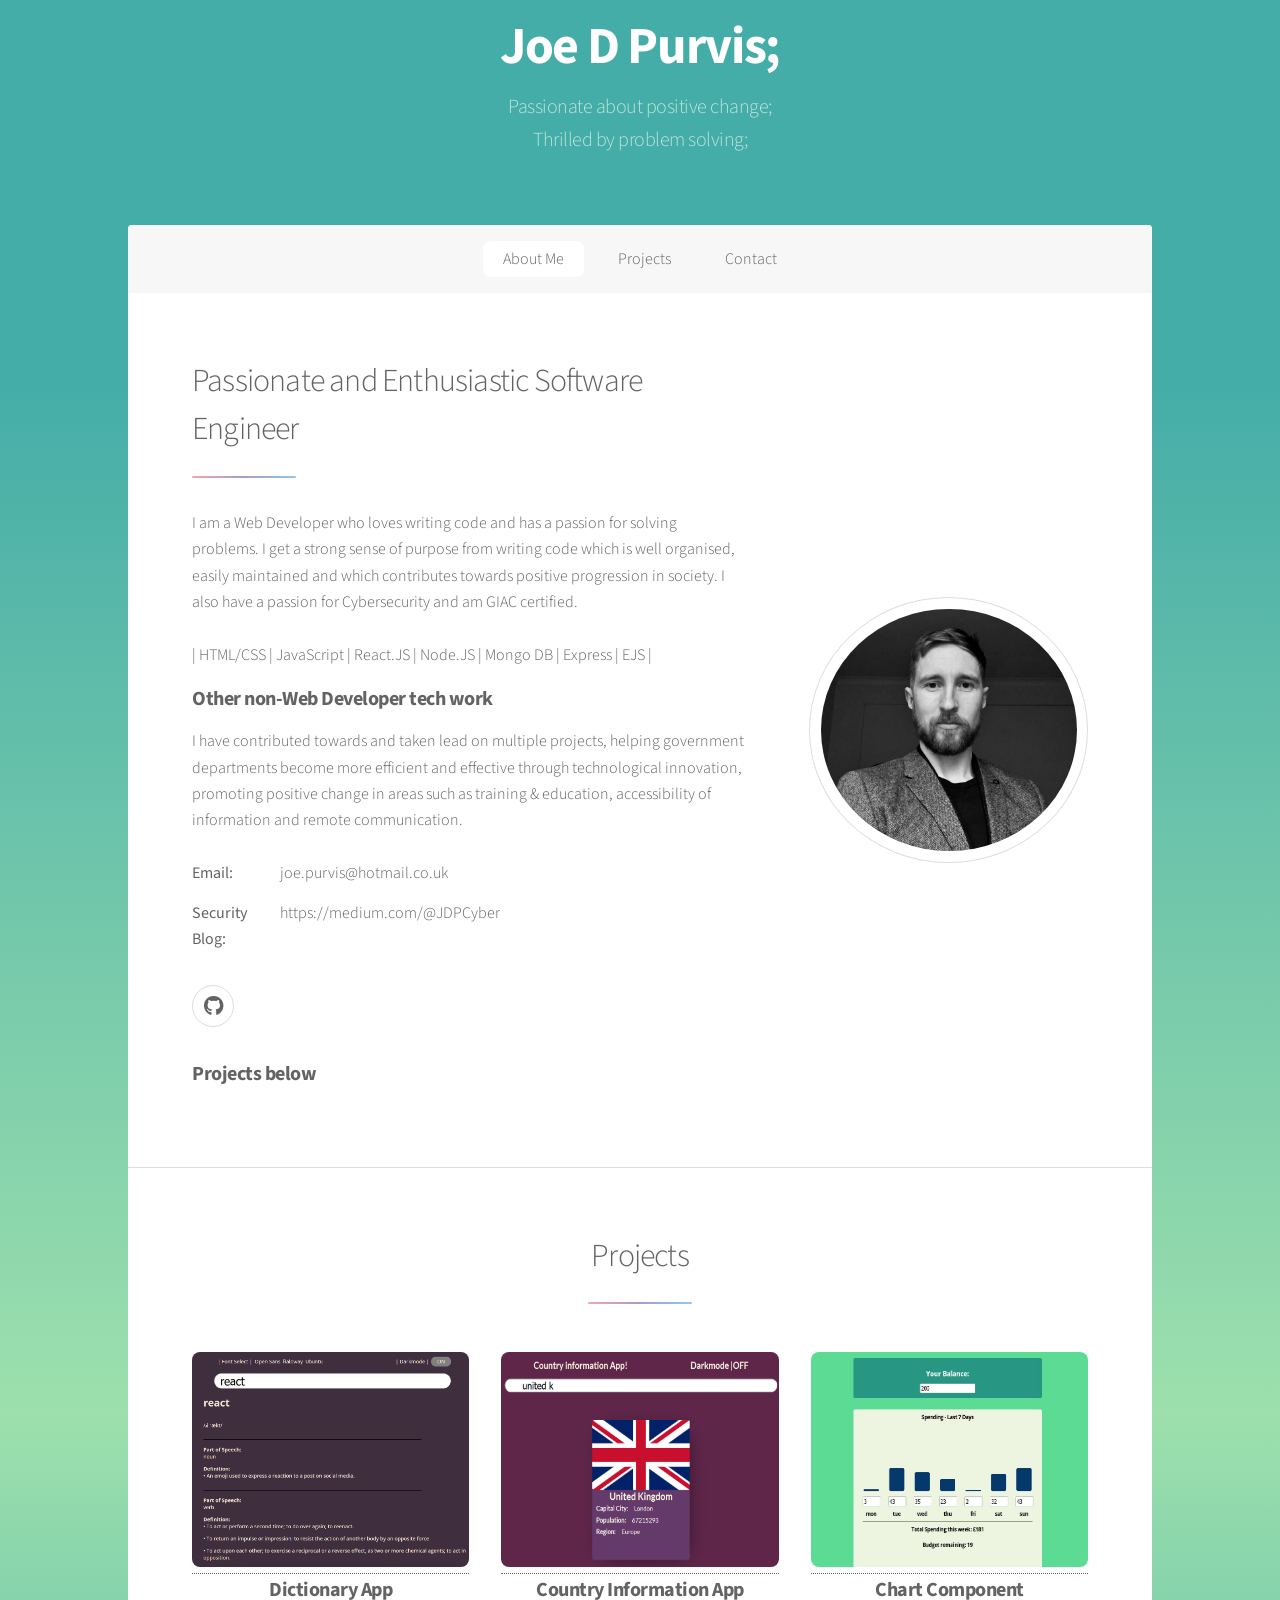
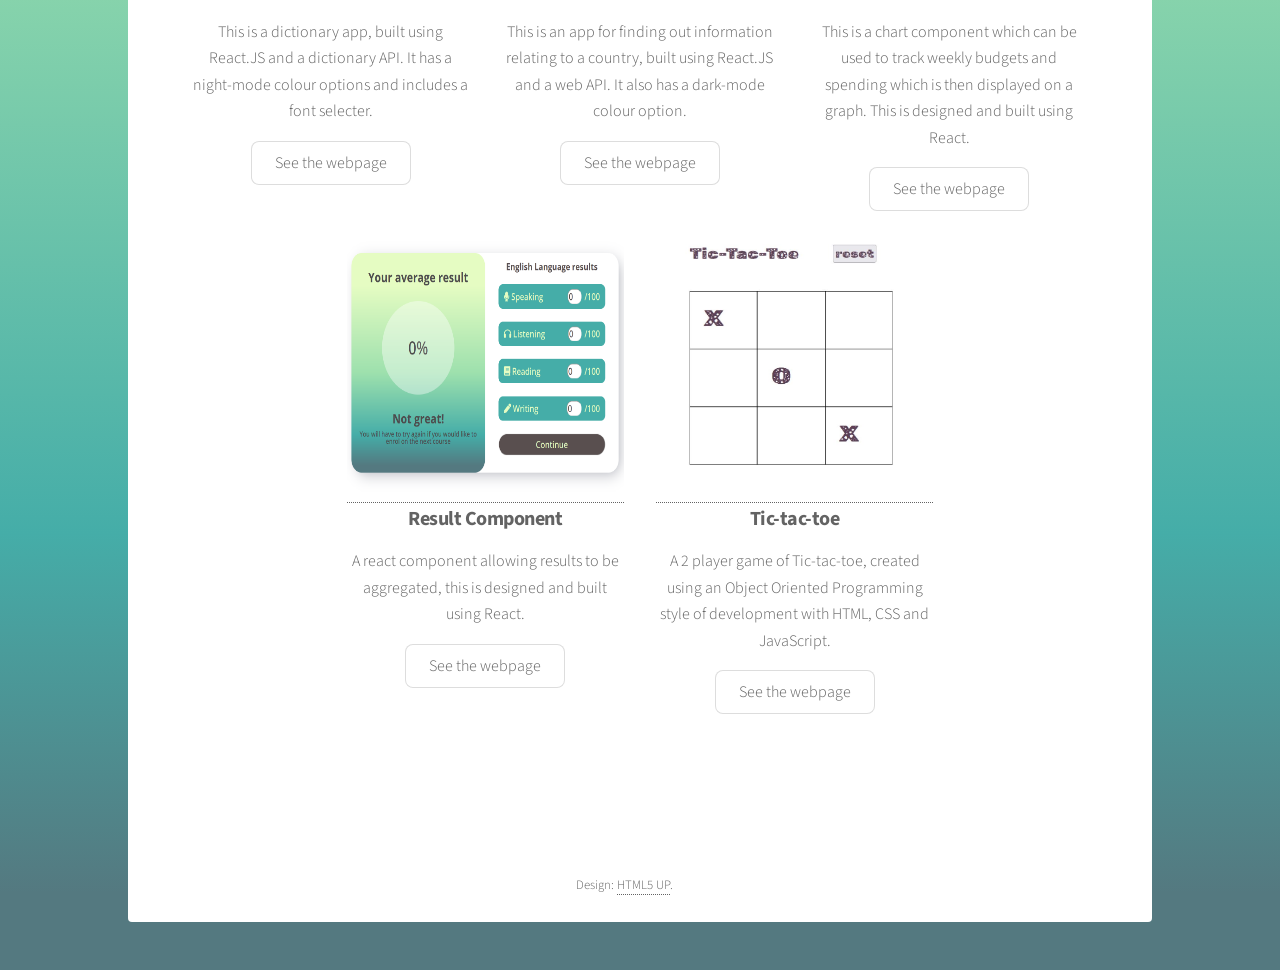
==== commit cdc592e0: "add blog information/link" ====
--- a/index.html
+++ b/index.html
@@ -61,6 +61,8 @@
 												<dl class="alt">
 													<dt>Email:</dt>
 													<dd>joe.purvis@hotmail.co.uk</dd>
+													<dt>Security Blog:</dt>
+													<dd>https://medium.com/@JDPCyber</dd>
 												</dl>
 												<ul class="icons">
 									
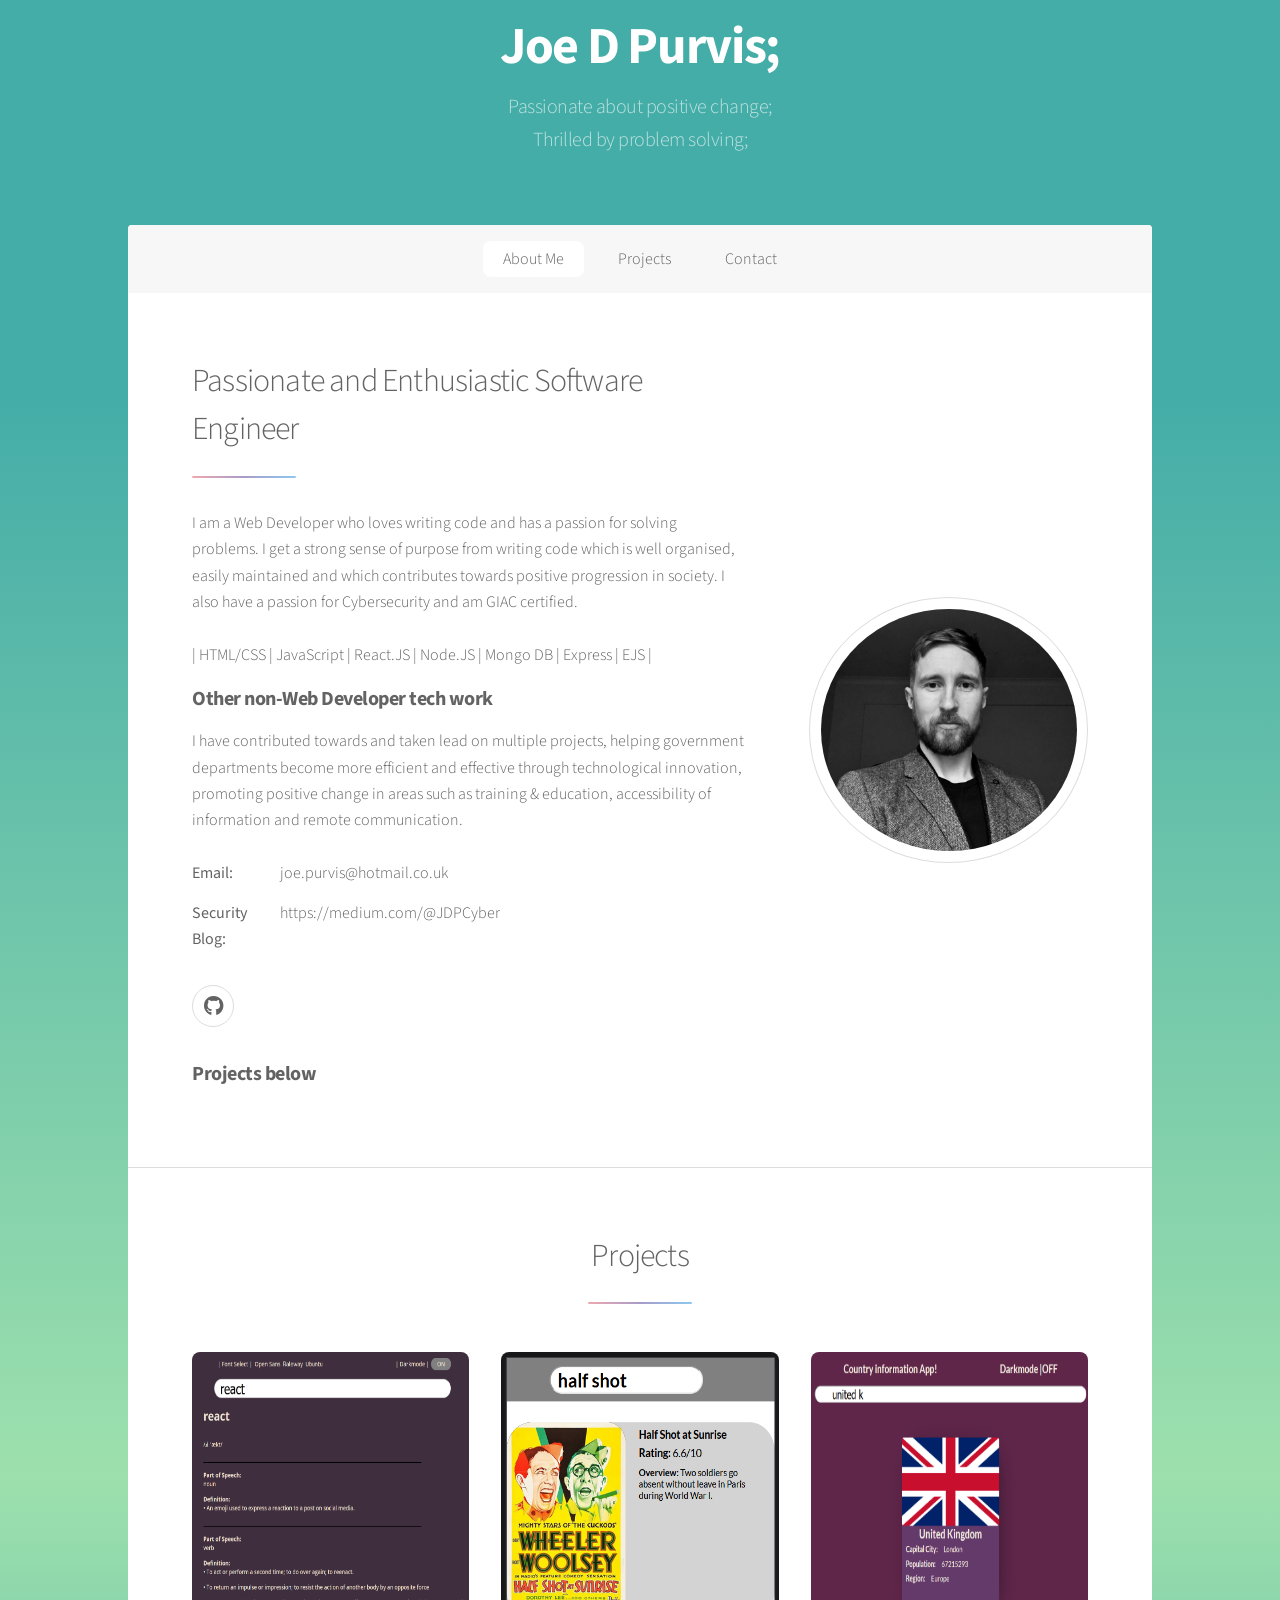
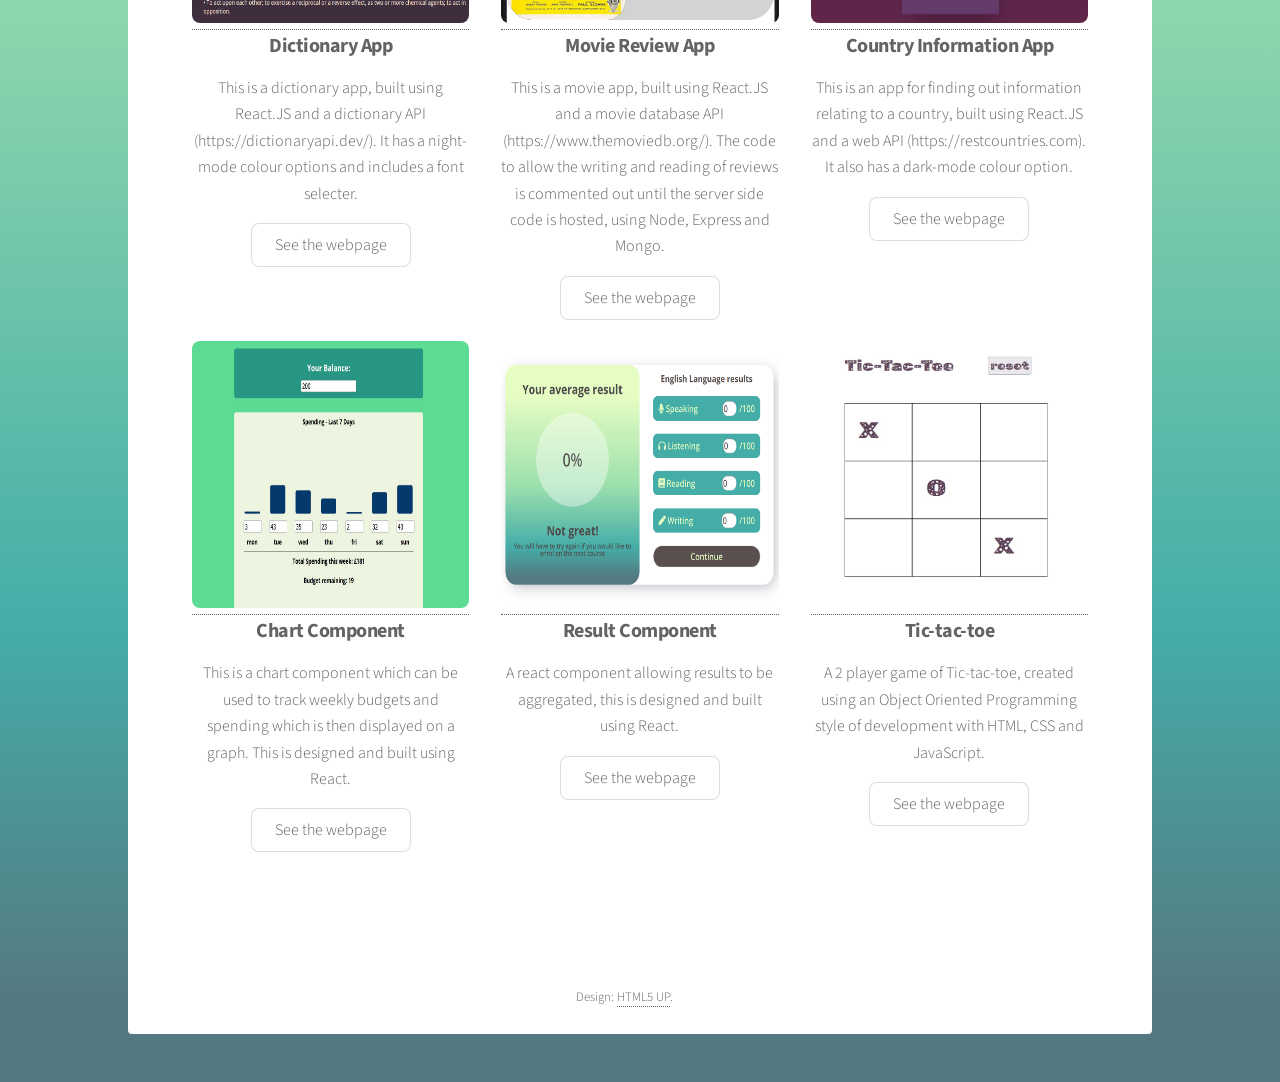
==== commit 3488bf01: "added links to APIs used in the app description, added information and links to movie review app" ====
--- a/index.html
+++ b/index.html
@@ -91,15 +91,23 @@
 										<img src="images/dictionary-app.png" class="image-row"  alt="This is an image of a chart component" />
 									</a>							
 										<h3>Dictionary App</h3>
-										<p>This is a dictionary app, built using React.JS and a dictionary API. It has a night-mode colour options and includes a font selecter.</p>
+										<p>This is a dictionary app, built using React.JS and a dictionary API (https://dictionaryapi.dev/). It has a night-mode colour options and includes a font selecter.</p>
 										<a href="https:///joe-software.github.io/dictionary-app/"  target="_blank" class="button">See the webpage</a>
+									</li>
+									<li>
+										<a href="https:///joe-software.github.io/movie-review-app/" target="_blank">
+										<img src="images/movie-review-app.png" class="image-row"  alt="This is an image of a chart component" />
+									</a>							
+										<h3>Movie Review App</h3>
+										<p>This is a movie app, built using React.JS and a movie database API (https://www.themoviedb.org/). The code to allow the writing and reading of reviews is commented out until the server side code is hosted, using Node, Express and Mongo.</p>
+										<a href="https:///joe-software.github.io/movie-review-app/"  target="_blank" class="button">See the webpage</a>
 									</li>
 									<li>
 										<a href="https:///joe-software.github.io/country-app/" target="_blank">
 										<img src="images/country-app.png" class="image-row"  alt="This is an image of a chart component" />
 									</a>							
 										<h3>Country Information App</h3>
-										<p>This is an app for finding out information relating to a country, built using React.JS and a web API. It also has a dark-mode colour option.</p>
+										<p>This is an app for finding out information relating to a country, built using React.JS and a web API (https://restcountries.com). It also has a dark-mode colour option.</p>
 										<a href="https:///joe-software.github.io/country-app/"  target="_blank" class="button">See the webpage</a>
 									</li>
 									<li>
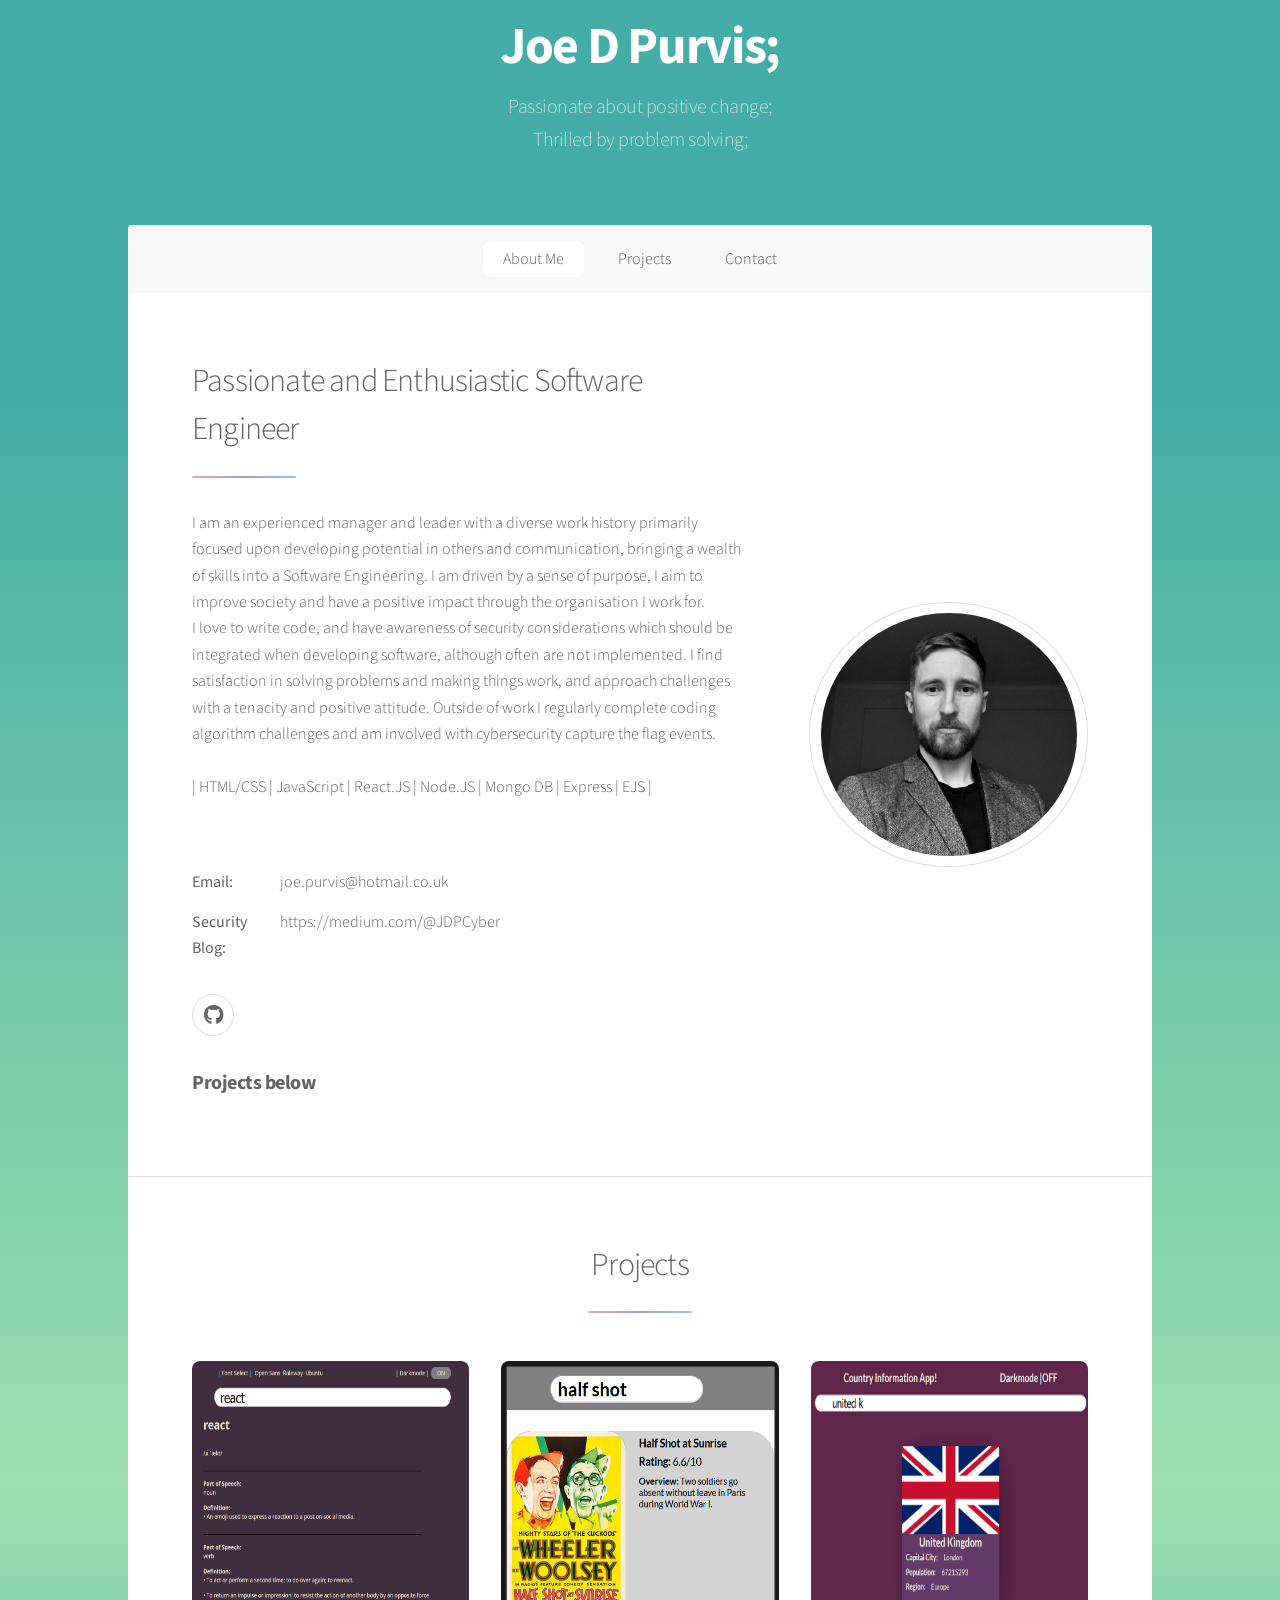
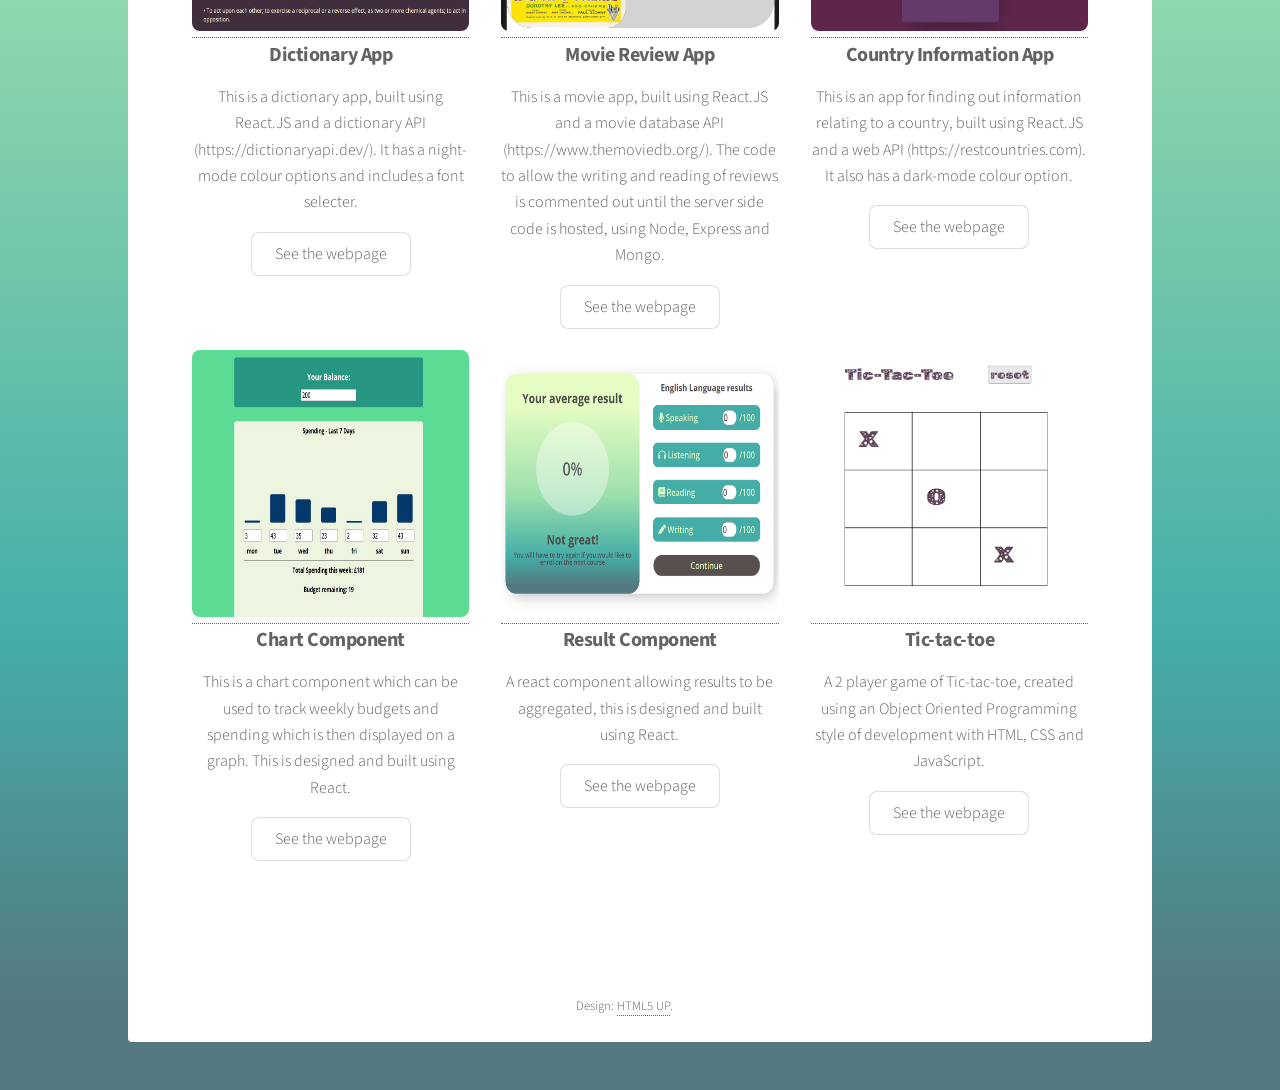
==== commit bd179627: "ammend introduction" ====
--- a/index.html
+++ b/index.html
@@ -46,14 +46,18 @@
 										<header class="major">
 											<h2>Passionate and Enthusiastic Software Engineer</h2>
 										</header>
-										<p>I am a Web Developer who loves writing code and has a passion for solving problems. I get a strong sense of purpose from writing code which is well organised, easily maintained and which contributes towards positive progression in society. I also have a passion for Cybersecurity and am GIAC certified. 
+										<p>I am an experienced manager and leader with a diverse work history primarily focused upon developing potential in others and communication, bringing a wealth of skills into a Software Engineering. I am driven by a sense of purpose, I aim to improve society and have a positive impact through the organisation I work for. 
+											<br> 
+
+											I love to write code, and have awareness of security considerations which should be integrated when developing software, although often are not implemented. I find satisfaction in solving problems and making things work, and approach challenges with a tenacity and positive attitude. Outside of work I regularly complete coding algorithm challenges and am involved with cybersecurity capture the flag events.
+											
 											<br> 
 											<br>
 											| HTML/CSS | JavaScript | React.JS | Node.JS | Mongo DB | Express | EJS |
 											<br>
-										<h3>Other non-Web Developer tech work</h3>
+										<!-- <h3>Other non-Web Developer tech work</h3>
 									
-										I have contributed towards and taken lead on multiple projects, helping government departments become more efficient and effective through technological innovation, promoting positive change in areas such as training & education, accessibility of information and remote communication. 
+										I have contributed towards and taken lead on multiple projects, helping government departments become more efficient and effective through technological innovation, promoting positive change in areas such as training & education, accessibility of information and remote communication.  -->
 											<br>
 											<section id="contact">
 												<br>
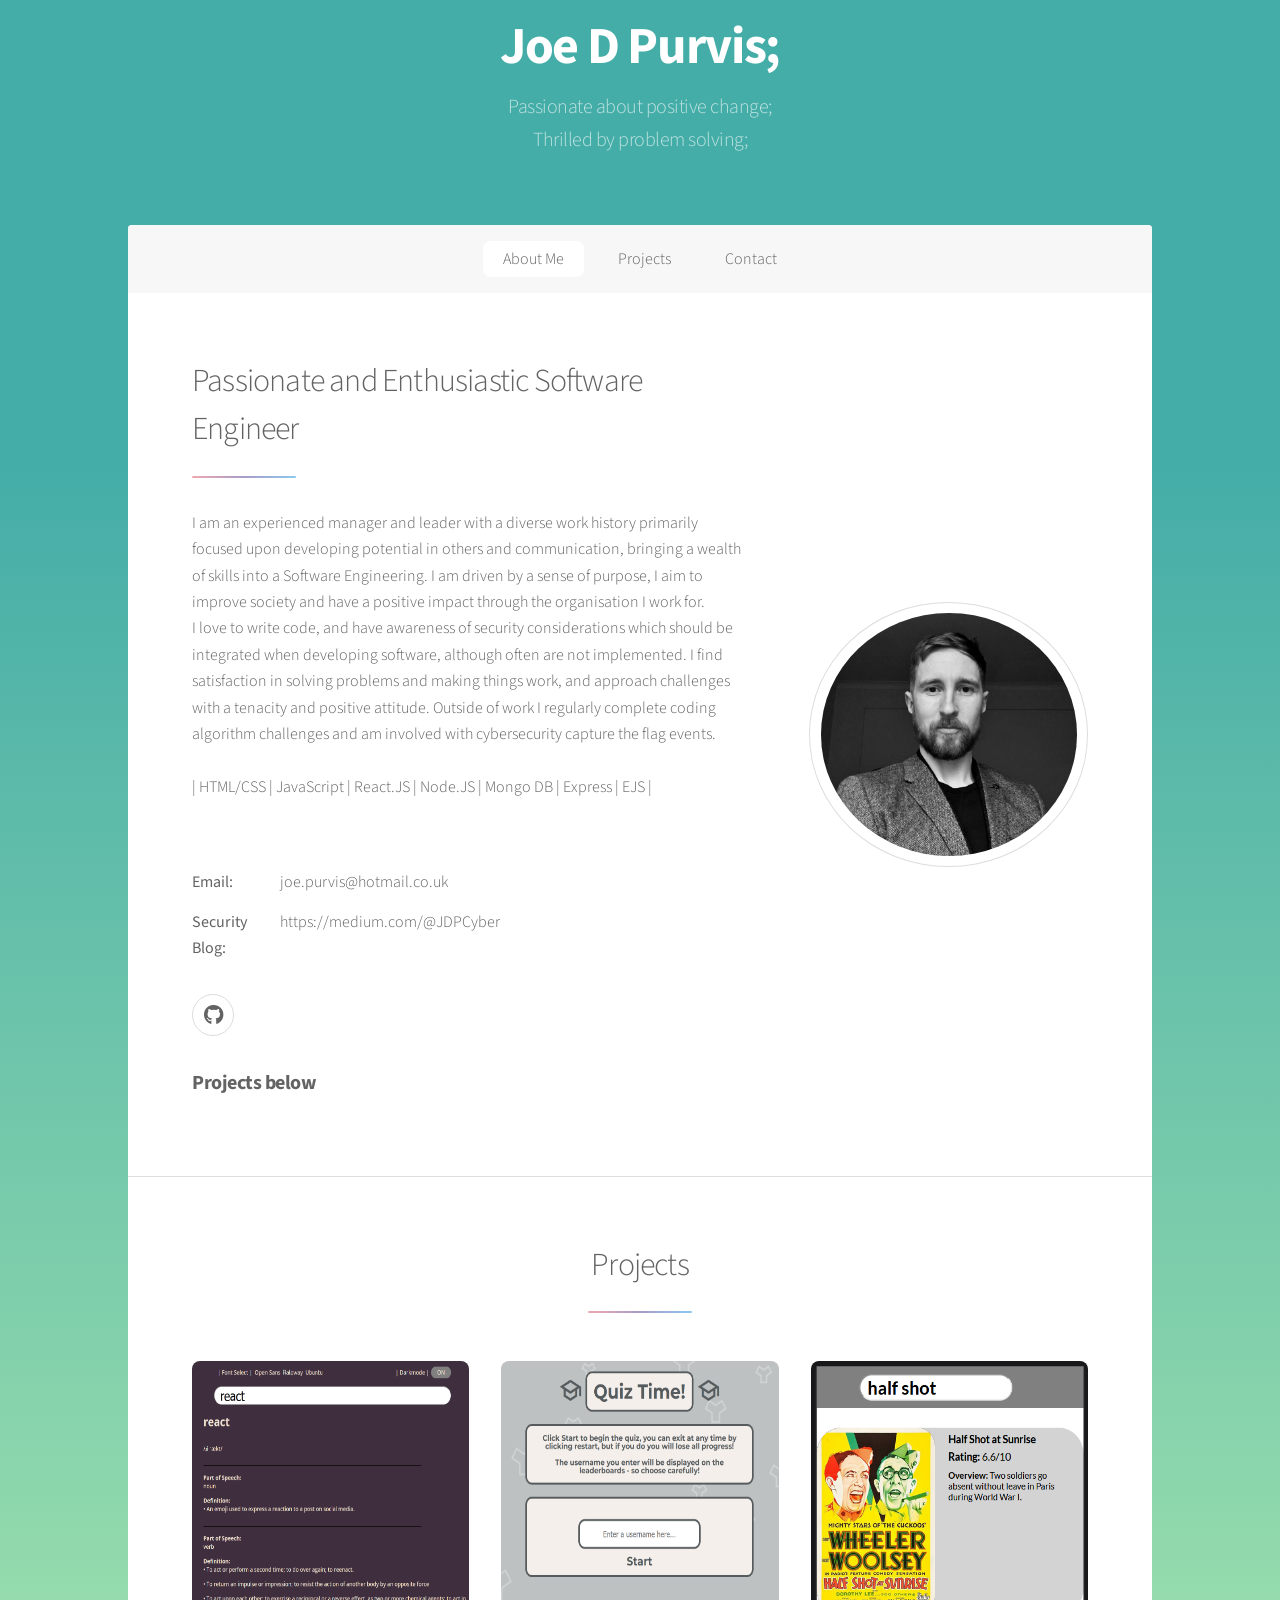
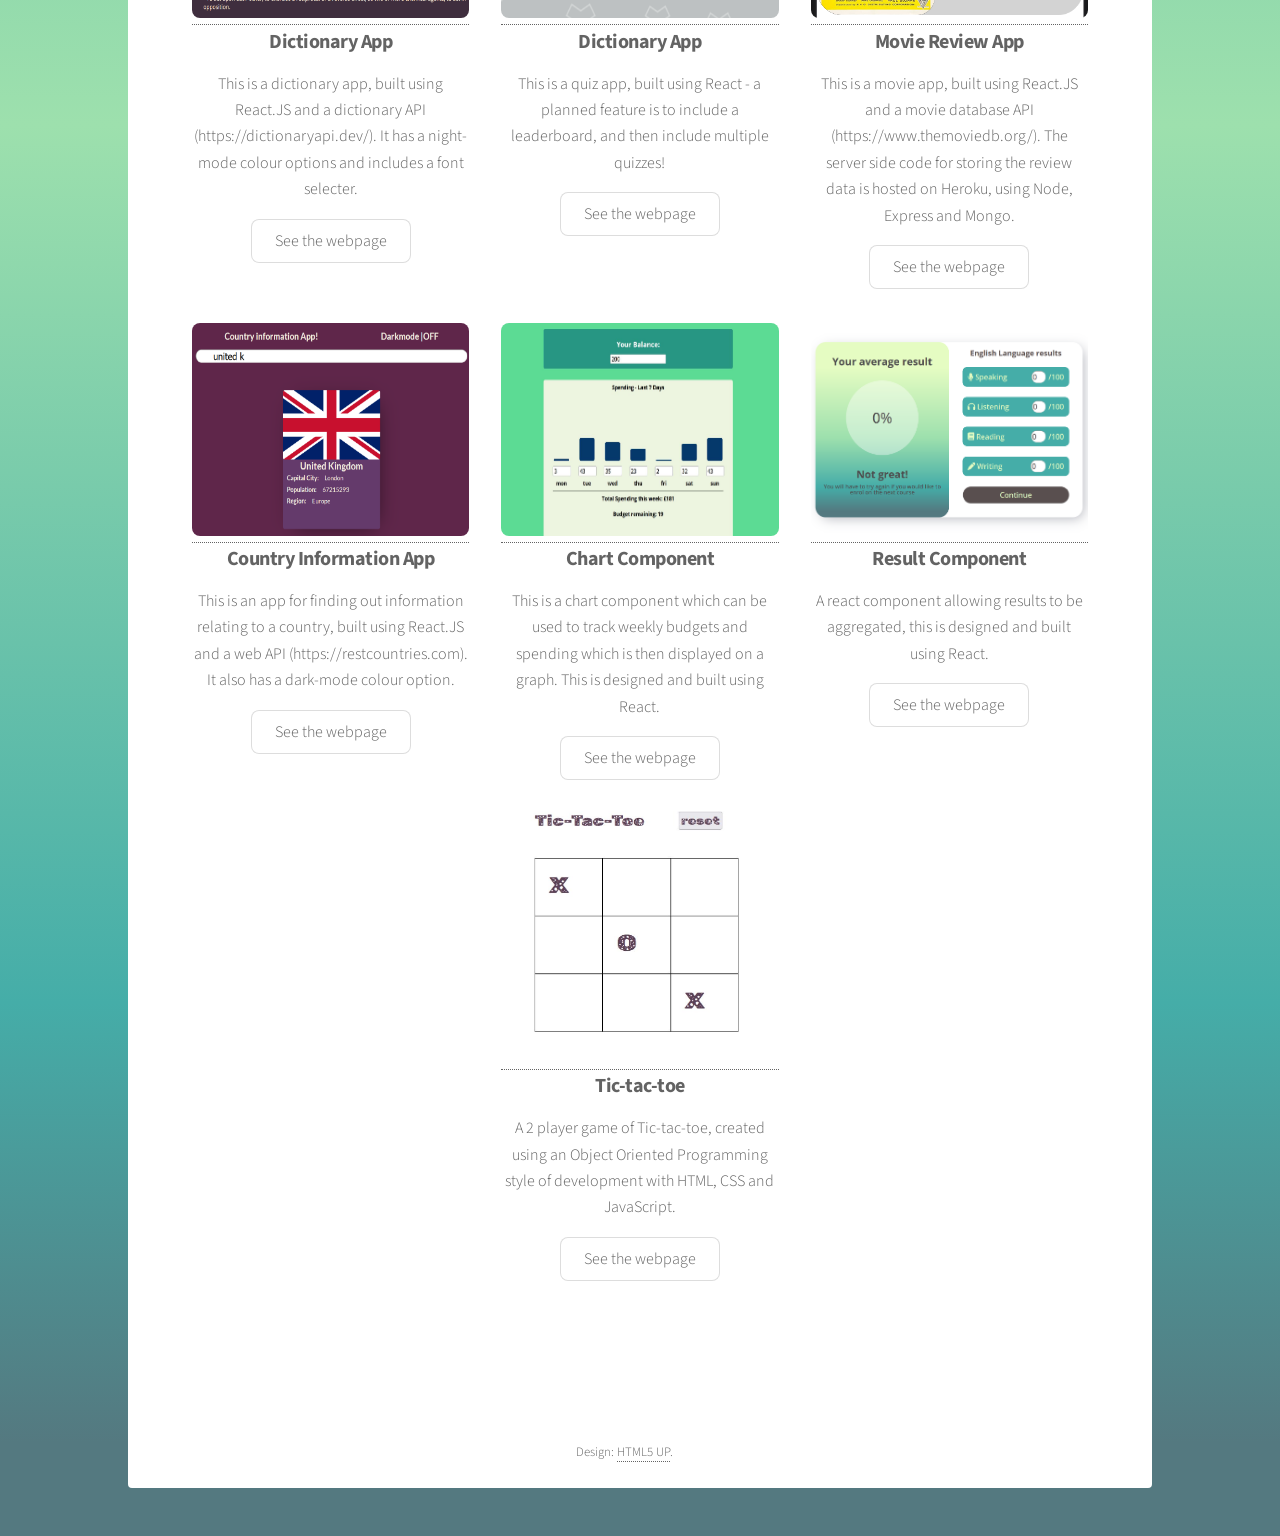
==== commit dcf79240: "add Quiz App information" ====
--- a/index.html
+++ b/index.html
@@ -92,23 +92,33 @@
 								<ul class="features">
 									<li>
 										<a href="https:///joe-software.github.io/dictionary-app/" target="_blank">
-										<img src="images/dictionary-app.png" class="image-row"  alt="This is an image of a chart component" />
+										<img src="images/dictionary-app.png" class="image-row"  alt="This is an image of disctionary app" />
 									</a>							
 										<h3>Dictionary App</h3>
 										<p>This is a dictionary app, built using React.JS and a dictionary API (https://dictionaryapi.dev/). It has a night-mode colour options and includes a font selecter.</p>
 										<a href="https:///joe-software.github.io/dictionary-app/"  target="_blank" class="button">See the webpage</a>
 									</li>
+
+									<li>
+										<a href="https:///joe-software.github.io/quiz-app/" target="_blank">
+										<img src="images/quiz-app.png" class="image-row"  alt="This is an image of quiz app" />
+									</a>							
+										<h3>Dictionary App</h3>
+										<p>This is a quiz app, built using React - a planned feature is to include a leaderboard, and then include multiple quizzes!</p>
+										<a href="https:///joe-software.github.io/quiz-app/"  target="_blank" class="button">See the webpage</a>
+									</li>
+
 									<li>
 										<a href="https:///joe-software.github.io/movie-review-app/" target="_blank">
-										<img src="images/movie-review-app.png" class="image-row"  alt="This is an image of a chart component" />
+										<img src="images/movie-review-app.png" class="image-row"  alt="This is an image of movie review app" />
 									</a>							
 										<h3>Movie Review App</h3>
-										<p>This is a movie app, built using React.JS and a movie database API (https://www.themoviedb.org/). The code to allow the writing and reading of reviews is commented out until the server side code is hosted, using Node, Express and Mongo.</p>
+										<p>This is a movie app, built using React.JS and a movie database API (https://www.themoviedb.org/). The server side code for storing the review data is hosted on Heroku, using Node, Express and Mongo.</p>
 										<a href="https:///joe-software.github.io/movie-review-app/"  target="_blank" class="button">See the webpage</a>
 									</li>
 									<li>
 										<a href="https:///joe-software.github.io/country-app/" target="_blank">
-										<img src="images/country-app.png" class="image-row"  alt="This is an image of a chart component" />
+										<img src="images/country-app.png" class="image-row"  alt="This is an image of country app" />
 									</a>							
 										<h3>Country Information App</h3>
 										<p>This is an app for finding out information relating to a country, built using React.JS and a web API (https://restcountries.com). It also has a dark-mode colour option.</p>
@@ -125,7 +135,7 @@
 
 									<li>
 										<a href="https:///joe-software.github.io/result-component/" target="_blank">
-										<img src="images/result-component.png" class="image-row"  alt="This is an image of a Tic-tac-toe website" />
+										<img src="images/result-component.png" class="image-row"  alt="This is an image of result component" />
 									</a>							
 										<h3>Result Component</h3>
 										<p>A react component allowing results to be aggregated, this is designed and built using React.</p>
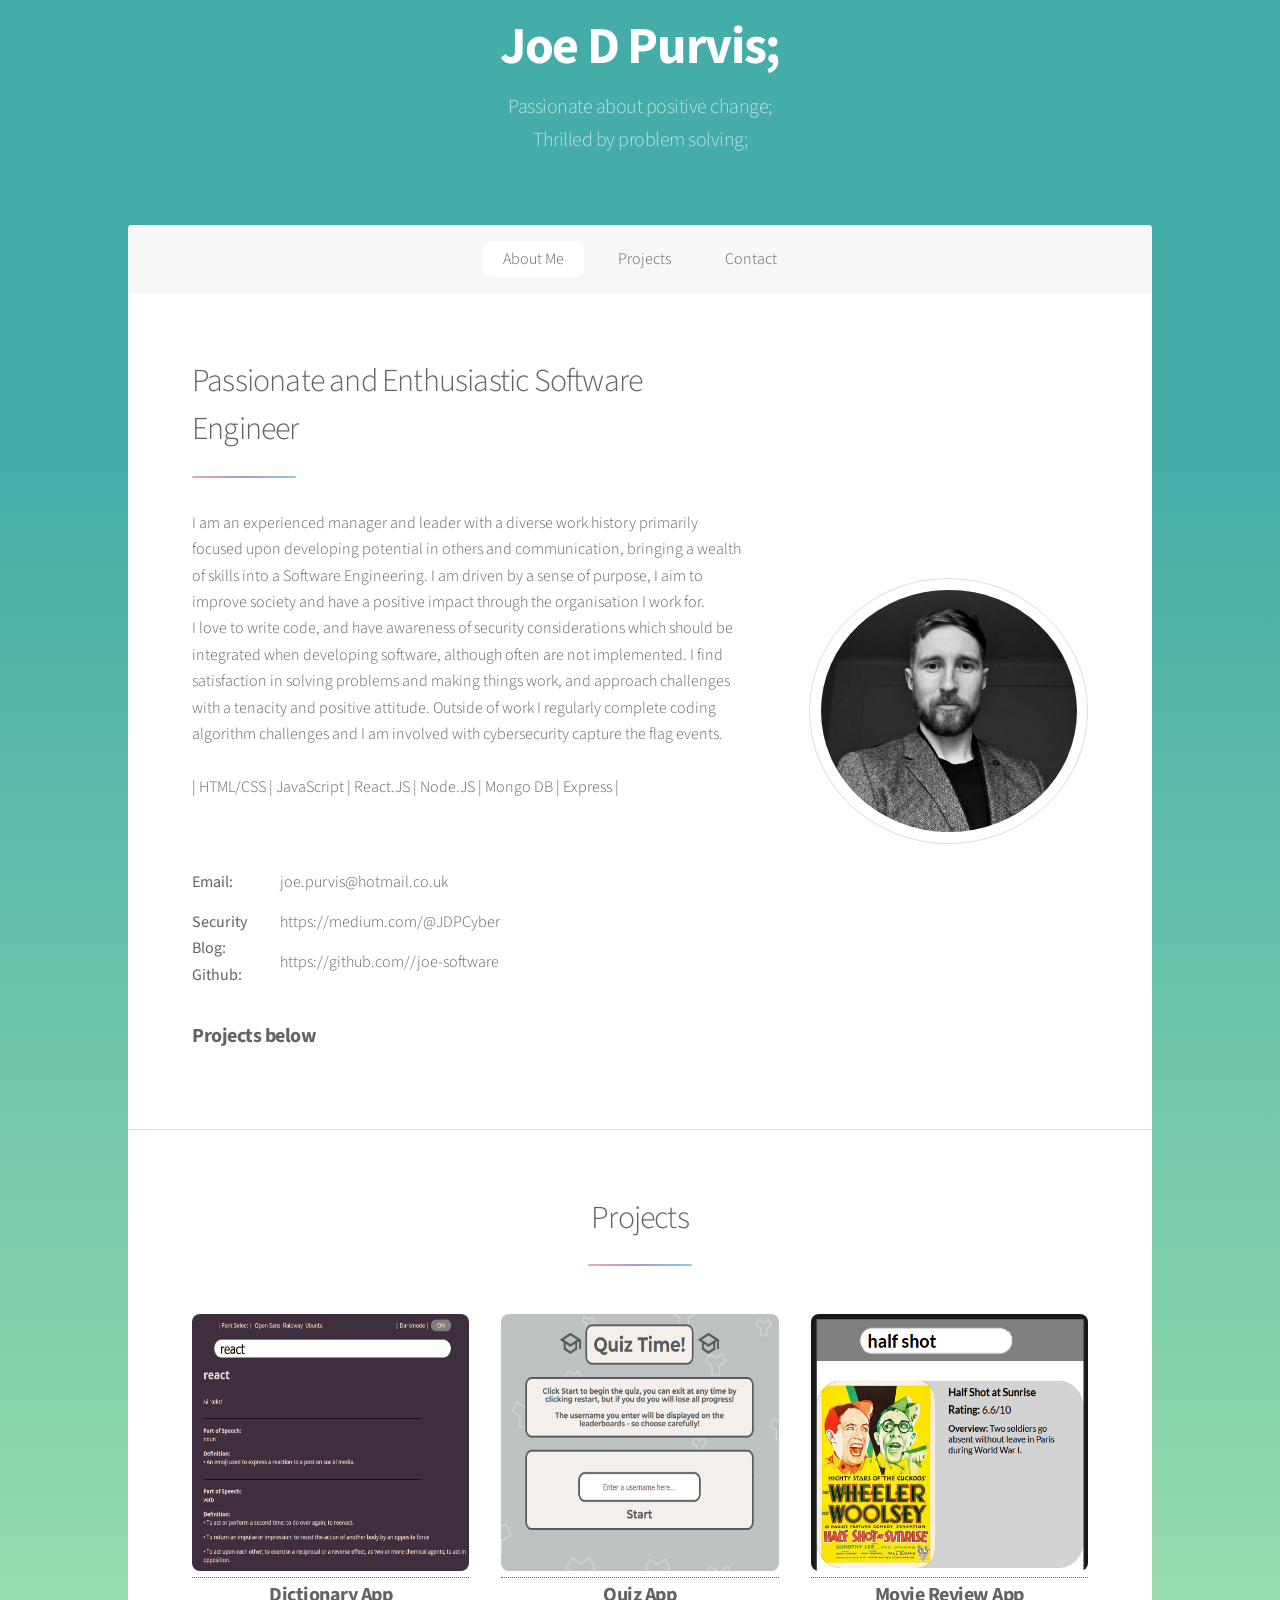
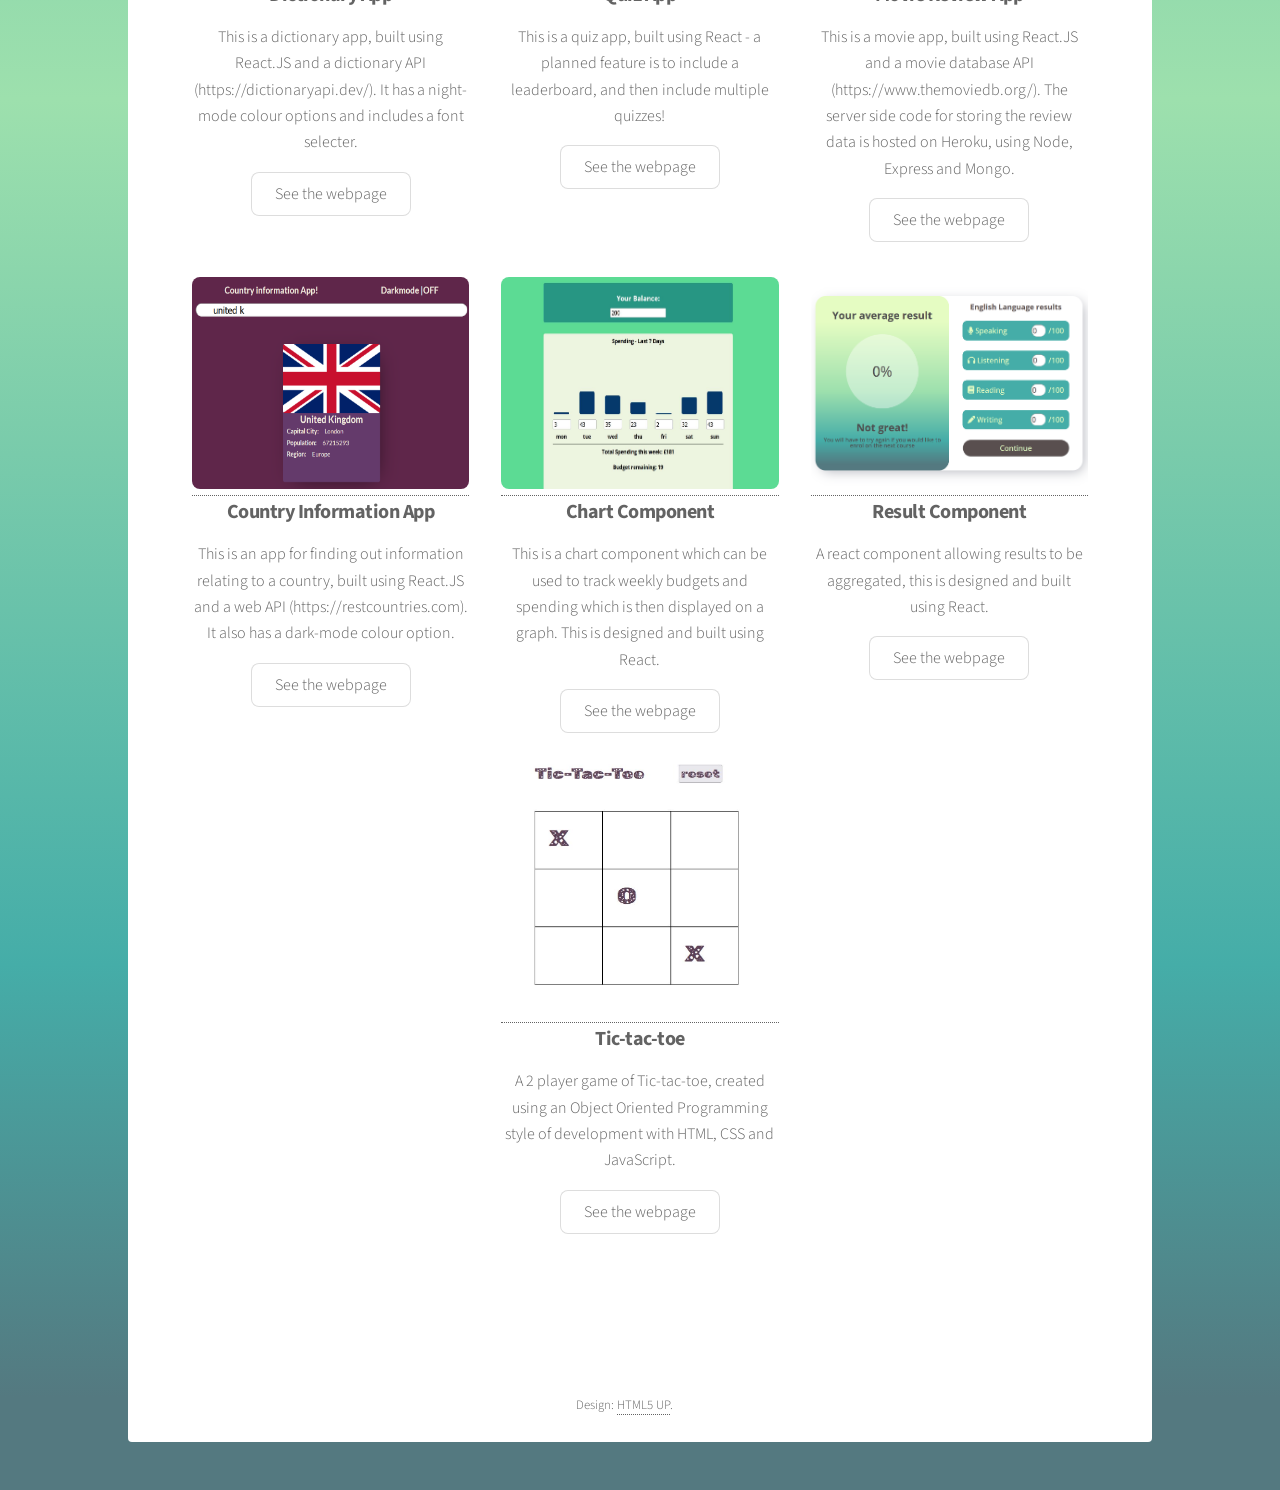
==== commit d41fec40: "update gGithub link and quiz app information" ====
--- a/index.html
+++ b/index.html
@@ -49,11 +49,11 @@
 										<p>I am an experienced manager and leader with a diverse work history primarily focused upon developing potential in others and communication, bringing a wealth of skills into a Software Engineering. I am driven by a sense of purpose, I aim to improve society and have a positive impact through the organisation I work for. 
 											<br> 
 
-											I love to write code, and have awareness of security considerations which should be integrated when developing software, although often are not implemented. I find satisfaction in solving problems and making things work, and approach challenges with a tenacity and positive attitude. Outside of work I regularly complete coding algorithm challenges and am involved with cybersecurity capture the flag events.
+											I love to write code, and have awareness of security considerations which should be integrated when developing software, although often are not implemented. I find satisfaction in solving problems and making things work, and approach challenges with a tenacity and positive attitude. Outside of work I regularly complete coding algorithm challenges and I am involved with cybersecurity capture the flag events.
 											
 											<br> 
 											<br>
-											| HTML/CSS | JavaScript | React.JS | Node.JS | Mongo DB | Express | EJS |
+											| HTML/CSS | JavaScript | React.JS | Node.JS | Mongo DB | Express |
 											<br>
 										<!-- <h3>Other non-Web Developer tech work</h3>
 									
@@ -67,11 +67,13 @@
 													<dd>joe.purvis@hotmail.co.uk</dd>
 													<dt>Security Blog:</dt>
 													<dd>https://medium.com/@JDPCyber</dd>
+													<dt>Github:</dt>
+													<dd>https://github.com//joe-software</dd>
 												</dl>
-												<ul class="icons">
+												<!-- <ul class="icons">
 									
 																						<li><a href="https://github.com//joe-software" target="_blank" class="icon brands fa-github alt"><span class="label">GitHub</span></a></li>
-																									</ul>
+																									</ul> -->
 												<h3>Projects below</h3>
 											</section>
 										
@@ -103,7 +105,7 @@
 										<a href="https:///joe-software.github.io/quiz-app/" target="_blank">
 										<img src="images/quiz-app.png" class="image-row"  alt="This is an image of quiz app" />
 									</a>							
-										<h3>Dictionary App</h3>
+										<h3>Quiz App</h3>
 										<p>This is a quiz app, built using React - a planned feature is to include a leaderboard, and then include multiple quizzes!</p>
 										<a href="https:///joe-software.github.io/quiz-app/"  target="_blank" class="button">See the webpage</a>
 									</li>
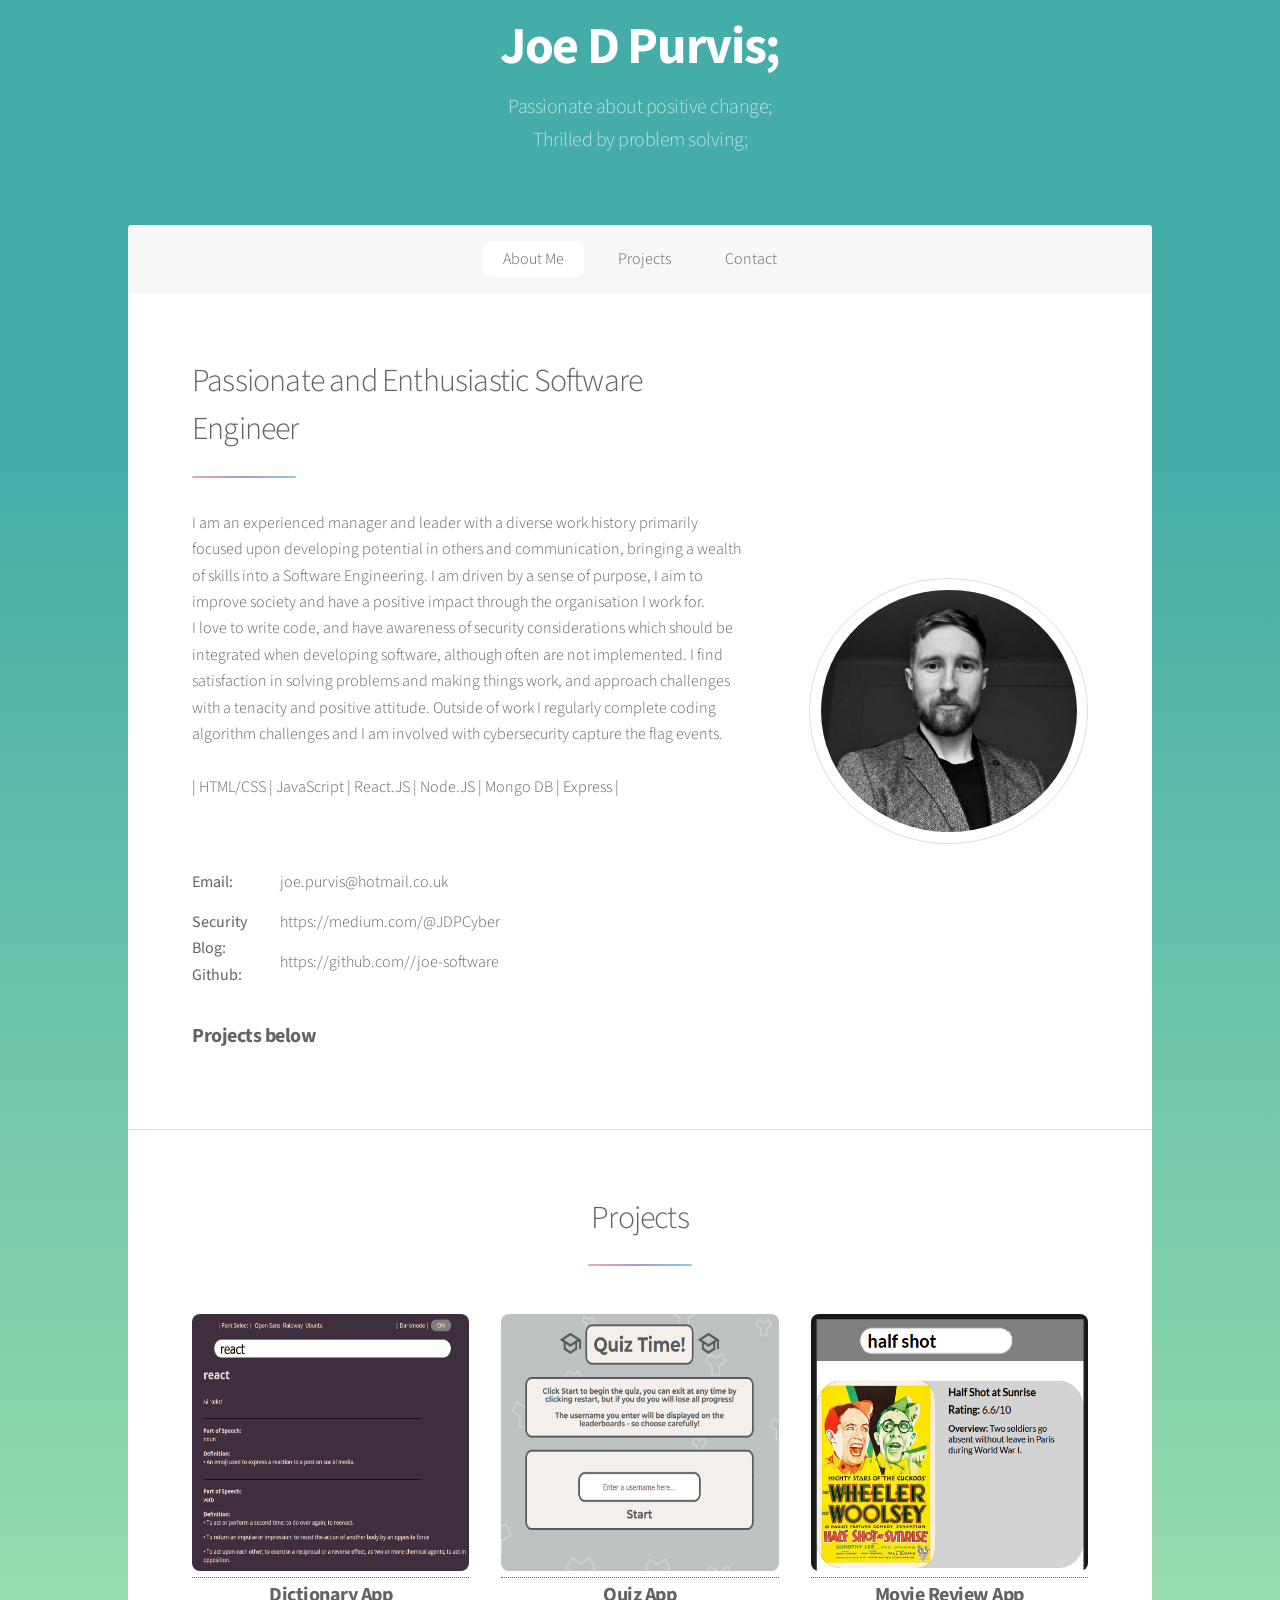
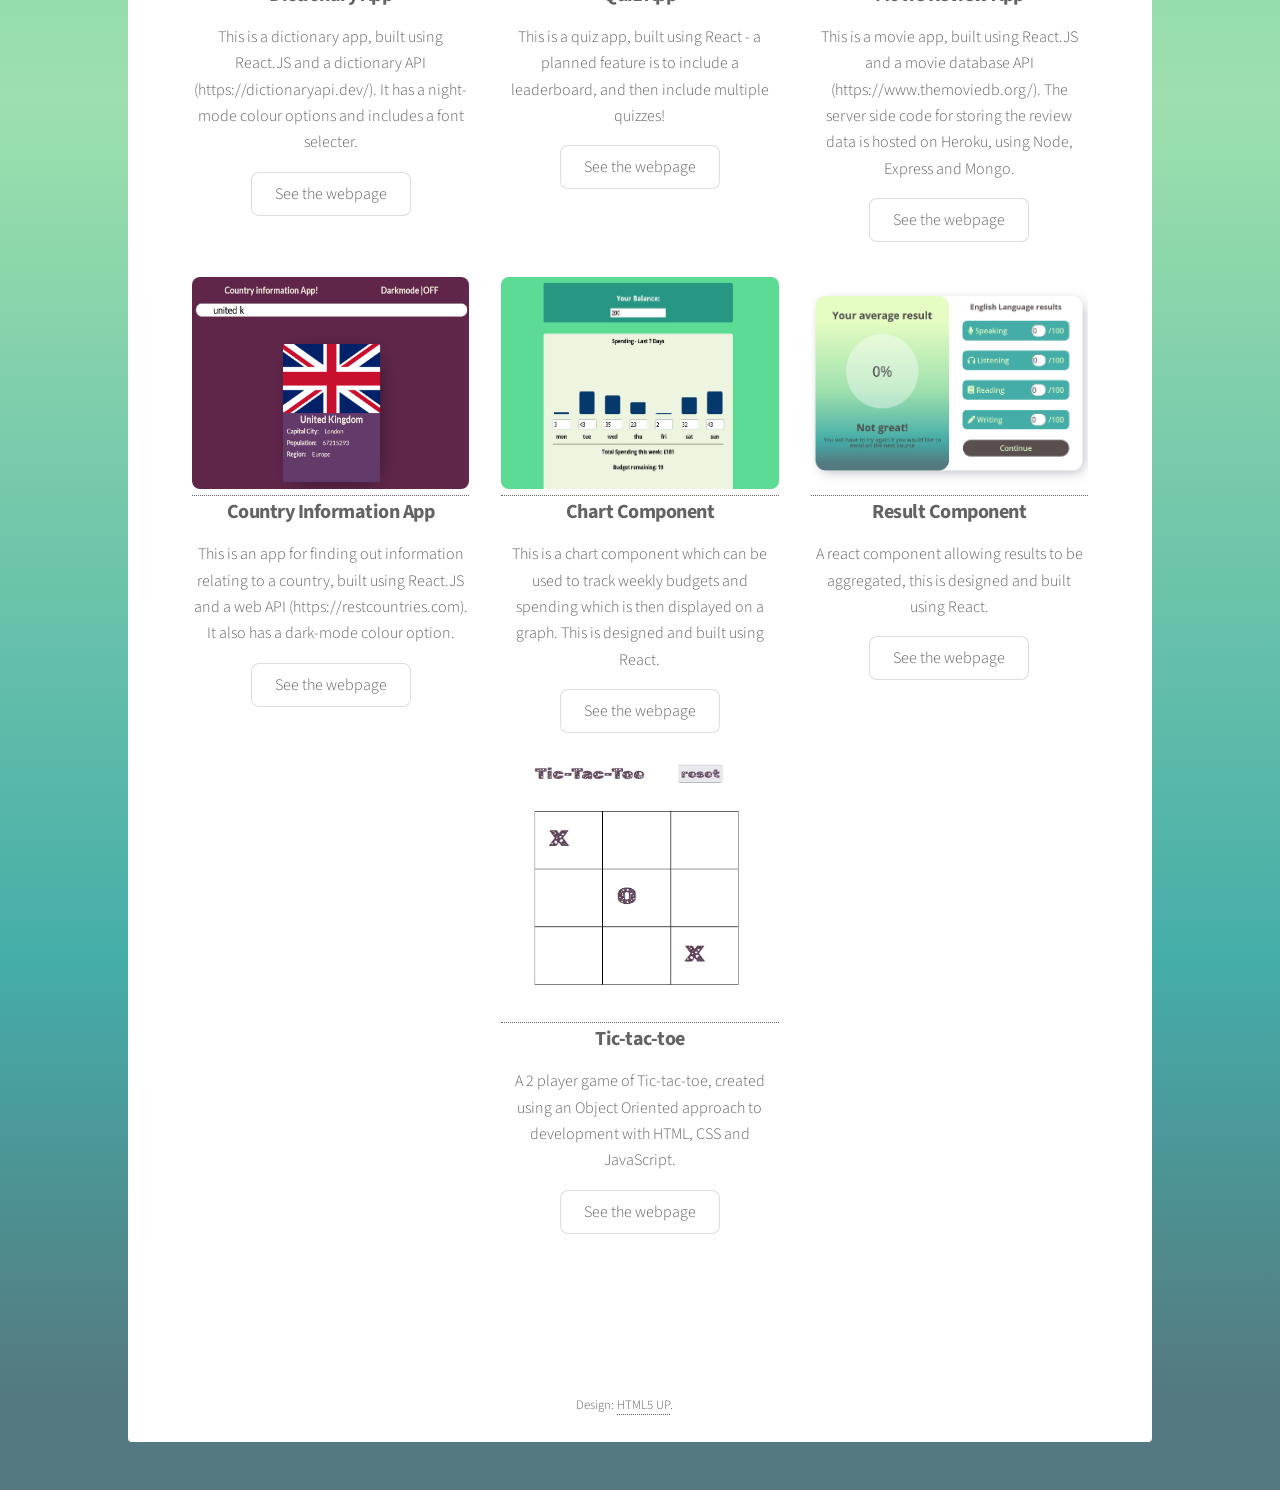
==== commit f8be505a: "very minor ammendment to tictactoe app description" ====
--- a/index.html
+++ b/index.html
@@ -149,7 +149,7 @@
 										<img src="images/tictactoe.JPG" class="image-row"  alt="This is an image of a Tic-tac-toe website" />
 									</a>							
 										<h3>Tic-tac-toe</h3>
-										<p>A 2 player game of Tic-tac-toe, created using an Object Oriented Programming style of development with HTML, CSS and JavaScript.</p>
+										<p>A 2 player game of Tic-tac-toe, created using an Object Oriented approach to development with HTML, CSS and JavaScript.</p>
 										<a href="https:///joe-software.github.io/tictactoe/" target="_blank" class="button">See the webpage</a>
 									</li>
 
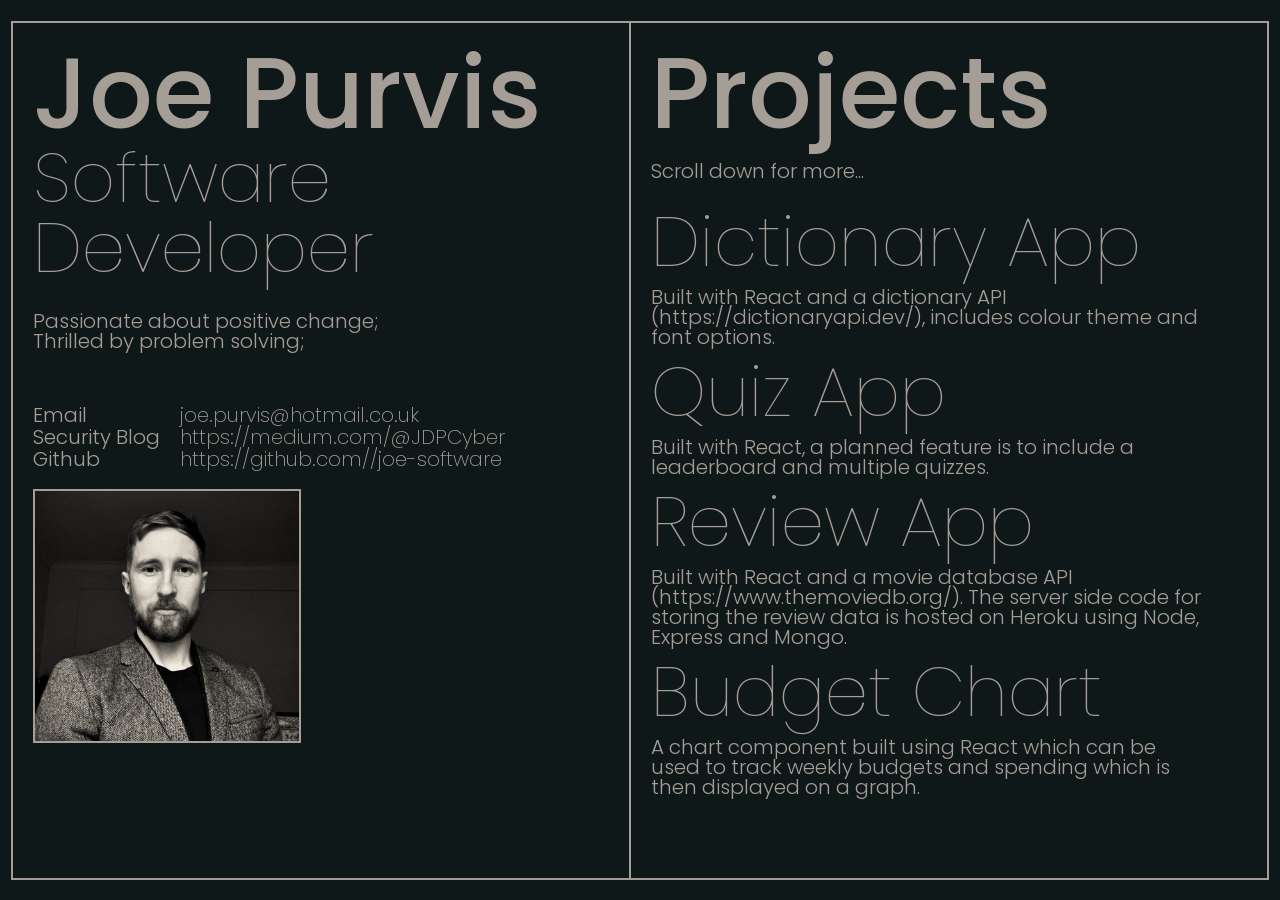
==== commit 06ad18f5: "Renamed index.html" ====
--- a/index.html
+++ b/index.html
@@ -1,251 +1,85 @@
-<!DOCTYPE HTML>
-<!--
-	Stellar by HTML5 UP
-	html5up.net | @ajlkn
-	Free for personal and commercial use under the CCA 3.0 license (html5up.net/license)
--->
+<!DOCTYPE html>
 <html>
-	<head lang="en">
-		<title>Joe D Purvis Software Engineer Portfolio</title>
-		<meta charset="utf-8" />
-		<meta name="viewport" content="width=device-width, initial-scale=1, user-scalable=no" />
-		<link rel="stylesheet" href="assets/css/main.css" />
-		<noscript><link rel="stylesheet" href="assets/css/noscript.css" /></noscript>
-	</head>
-	<body class="is-preload">
+<head>
+    <meta charset='utf-8'>
+    <meta http-equiv='X-UA-Compatible' content='IE=edge'>
+    <title>Portfolio Home Page</title>
+    <meta name='viewport' content='width=device-width, initial-scale=1'>
+    <link rel='stylesheet' type='text/css' media='screen' href='reset.css'>
+    <link rel="preconnect" href="https://fonts.googleapis.com">
+    <link rel="preconnect" href="https://fonts.gstatic.com" crossorigin>
+    <link href="https://fonts.googleapis.com/css2?family=Poppins:ital,wght@0,100;0,200;0,300;0,400;0,500;0,600;0,700;0,800;0,900;1,100;1,200;1,300;1,400;1,500;1,600;1,700;1,800;1,900&display=swap" rel="stylesheet">
+    <link rel='stylesheet' type='text/css' media='screen' href='main.css'>
+    <script src='main.js'></script>
+</head>
+<body>
+    <div id="main-container">
+        <div id="bio-container">
+            <div id="title-container">
+                <h1>Joe Purvis</h1>
+                <h2>Software Developer</h2>
+                <br/>
+                <h3>Passionate about positive change; <br>Thrilled by problem solving; </h3>
+                <br/>
+                <br/>
+                    <div id="contact-container">
+                        <div>
+                        <h3>Email &nbsp &nbsp</h3>
+                        <h3>Security Blog &nbsp &nbsp</h3>
+                        <h3>Github &nbsp &nbsp</h3>
+                        </div>
+                        <div>
+                            <p class="contact-info">joe.purvis@hotmail.co.uk</p>
+                            <a href="https://medium.com/@JDPCyber"><p class="contact-info">https://medium.com/@JDPCyber</p></a>
+                            <a href="https://github.com//joe-software"><p class="contact-info">https://github.com//joe-software</p></a>
+                        </div>
+                    </div>
+                    <div>
+                        <img class="hidden-height" src="./images/headshot3.jpeg">
+                    </div>
+                </div>
+            </div>
+    
 
-		<!-- Wrapper -->
-			<div id="wrapper">
+    <div id="project-container">
+        <h1>Projects</h1>
+        <br/>
+        <p class="hidden-width">Scroll down for more...</p>
+        <br/>
+        
+        <div class="project-information-container">
+            <a href="https:///joe-software.github.io/dictionary-app/" target="_blank" class="test">
+                <h2>Dictionary App</h2>
+                <p>Built with React and a dictionary API (https://dictionaryapi.dev/), includes colour theme and font options.</p>
+            </a>
+        </div>
 
-				<!-- Header -->
-					<header id="header" class="alt">
-						
-						<!-- <img src="images/logo.svg" alt="" /> --This logo could be pasted into the span below -->
-						<!-- <span class="logo my-symbol"> &lt;/&gt;</span> -->
-						<h1>Joe D Purvis; </h1>
-						<p>Passionate about positive change; <br>Thrilled by problem solving; </p>
-					</header>
+        <div class="project-information-container">
+            <a href="https:///joe-software.github.io/quiz-app/" target="_blank">
+                <h2>Quiz App</h2>
+                <p>Built with React, a planned feature is to include a leaderboard and multiple quizzes.</p>
+            </a>
+        </div>
 
-				<!-- Nav -->
-					<nav id="nav">
-						<ul>
-							<li><a href="#intro" class="active">About Me</a></li>
-							<li><a href="#first">Projects</a></li>
-							<!-- <li><a href="#second">Contact</a></li> -->
-							<li><a href="#contact">Contact</a></li>
-						</ul>
-					</nav>
+        <div class="project-information-container">
+            <a href="https:///joe-software.github.io/movie-review-app/" target="_blank">
+                <h2>Review App</h2>
+                <p>Built with React and a movie database API (https://www.themoviedb.org/). The server side code for storing the review data is hosted on Heroku using Node, Express and Mongo.</p>
+            </a>
+        </div>
 
-				<!-- Main -->
-					<div id="main">
+        <div class="project-information-container">
+            <a href="https:///joe-software.github.io/chart-component/" target="_blank">
+                <h2>Budget Chart</h2>
+                <p>A chart component built using React which can be used to track weekly budgets and spending which is then displayed on a graph.</p>
+            </a>
+        </div>
 
-						<!-- Introduction -->
-							<section id="intro" class="main">
-								<div class="spotlight">
-									<div class="content">
-										<header class="major">
-											<h2>Passionate and Enthusiastic Software Engineer</h2>
-										</header>
-										<p>I am an experienced manager and leader with a diverse work history primarily focused upon developing potential in others and communication, bringing a wealth of skills into a Software Engineering. I am driven by a sense of purpose, I aim to improve society and have a positive impact through the organisation I work for. 
-											<br> 
+        
+        
 
-											I love to write code, and have awareness of security considerations which should be integrated when developing software, although often are not implemented. I find satisfaction in solving problems and making things work, and approach challenges with a tenacity and positive attitude. Outside of work I regularly complete coding algorithm challenges and I am involved with cybersecurity capture the flag events.
-											
-											<br> 
-											<br>
-											| HTML/CSS | JavaScript | React.JS | Node.JS | Mongo DB | Express |
-											<br>
-										<!-- <h3>Other non-Web Developer tech work</h3>
-									
-										I have contributed towards and taken lead on multiple projects, helping government departments become more efficient and effective through technological innovation, promoting positive change in areas such as training & education, accessibility of information and remote communication.  -->
-											<br>
-											<section id="contact">
-												<br>
-								
-												<dl class="alt">
-													<dt>Email:</dt>
-													<dd>joe.purvis@hotmail.co.uk</dd>
-													<dt>Security Blog:</dt>
-													<dd>https://medium.com/@JDPCyber</dd>
-													<dt>Github:</dt>
-													<dd>https://github.com//joe-software</dd>
-												</dl>
-												<!-- <ul class="icons">
-									
-																						<li><a href="https://github.com//joe-software" target="_blank" class="icon brands fa-github alt"><span class="label">GitHub</span></a></li>
-																									</ul> -->
-												<h3>Projects below</h3>
-											</section>
-										
-											</p>
-										<!-- <ul class="actions">
-											<li><a href="generic.html" class="button">Learn More</a></li>
-										</ul> ** -->
-									</div>
-									<span class="image"><img src="images/headshot.jpeg" alt="This is a portrait photo of Joe" /></span>
-								</div>
-							</section>
+    </div>
+    </div>
 
-						<!-- First Section -->
-							<section id="first" class="main special">
-								<header class="major">
-									<h2>Projects</h2>
-								</header>
-								<ul class="features">
-									<li>
-										<a href="https:///joe-software.github.io/dictionary-app/" target="_blank">
-										<img src="images/dictionary-app.png" class="image-row"  alt="This is an image of disctionary app" />
-									</a>							
-										<h3>Dictionary App</h3>
-										<p>This is a dictionary app, built using React.JS and a dictionary API (https://dictionaryapi.dev/). It has a night-mode colour options and includes a font selecter.</p>
-										<a href="https:///joe-software.github.io/dictionary-app/"  target="_blank" class="button">See the webpage</a>
-									</li>
-
-									<li>
-										<a href="https:///joe-software.github.io/quiz-app/" target="_blank">
-										<img src="images/quiz-app.png" class="image-row"  alt="This is an image of quiz app" />
-									</a>							
-										<h3>Quiz App</h3>
-										<p>This is a quiz app, built using React - a planned feature is to include a leaderboard, and then include multiple quizzes!</p>
-										<a href="https:///joe-software.github.io/quiz-app/"  target="_blank" class="button">See the webpage</a>
-									</li>
-
-									<li>
-										<a href="https:///joe-software.github.io/movie-review-app/" target="_blank">
-										<img src="images/movie-review-app.png" class="image-row"  alt="This is an image of movie review app" />
-									</a>							
-										<h3>Movie Review App</h3>
-										<p>This is a movie app, built using React.JS and a movie database API (https://www.themoviedb.org/). The server side code for storing the review data is hosted on Heroku, using Node, Express and Mongo.</p>
-										<a href="https:///joe-software.github.io/movie-review-app/"  target="_blank" class="button">See the webpage</a>
-									</li>
-									<li>
-										<a href="https:///joe-software.github.io/country-app/" target="_blank">
-										<img src="images/country-app.png" class="image-row"  alt="This is an image of country app" />
-									</a>							
-										<h3>Country Information App</h3>
-										<p>This is an app for finding out information relating to a country, built using React.JS and a web API (https://restcountries.com). It also has a dark-mode colour option.</p>
-										<a href="https:///joe-software.github.io/country-app/"  target="_blank" class="button">See the webpage</a>
-									</li>
-									<li>
-										<a href="https:///joe-software.github.io/chart-component/" target="_blank">
-										<img src="images/chart-component.JPG" class="image-row"  alt="This is an image of a chart component" />
-									</a>							
-										<h3>Chart Component</h3>
-										<p>This is a chart component which can be used to track weekly budgets and spending which is then displayed on a graph. This is designed and built using React.</p>
-										<a href="https:///joe-software.github.io/chart-component/"  target="_blank" class="button">See the webpage</a>
-									</li>
-
-									<li>
-										<a href="https:///joe-software.github.io/result-component/" target="_blank">
-										<img src="images/result-component.png" class="image-row"  alt="This is an image of result component" />
-									</a>							
-										<h3>Result Component</h3>
-										<p>A react component allowing results to be aggregated, this is designed and built using React.</p>
-										<a href="https:///joe-software.github.io/result-component/" target="_blank" class="button">See the webpage</a>
-									</li>
-							
-									<li>
-										<a href="https:///joe-software.github.io/tictactoe/" target="_blank">
-										<img src="images/tictactoe.JPG" class="image-row"  alt="This is an image of a Tic-tac-toe website" />
-									</a>							
-										<h3>Tic-tac-toe</h3>
-										<p>A 2 player game of Tic-tac-toe, created using an Object Oriented approach to development with HTML, CSS and JavaScript.</p>
-										<a href="https:///joe-software.github.io/tictactoe/" target="_blank" class="button">See the webpage</a>
-									</li>
-
-									
-									<!-- <li>
-										<span class="icon major style5 fa-gem"></span>
-										<h3>Dolor nullam</h3>
-										<p>Sed lorem amet ipsum dolor et amet nullam consequat a feugiat consequat tempus veroeros sed consequat.</p>
-									</li> -->
-								</ul>
-								<footer class="major">
-									<!-- <ul class="actions special">
-										<li><a href="generic.html" class="button">Learn More</a></li>
-									</ul> -->
-								</footer>
-							</section>
-
-						<!-- Second Section  -->
-							<!-- <section id="second" class="main special">
-								<header class="major">
-									<h2>Ipsum consequat</h2>
-									<p>Donec imperdiet consequat consequat. Suspendisse feugiat congue<br />
-									posuere. Nulla massa urna, fermentum eget quam aliquet.</p>
-								</header>
-								<ul class="statistics">
-									<li class="style1">
-										<span class="icon solid fa-code-branch"></span>
-										<strong>5,120</strong> Etiam
-									</li>
-									<li class="style2">
-										<span class="icon fa-folder-open"></span>
-										<strong>8,192</strong> Magna
-									</li>
-									<li class="style3">
-										<span class="icon solid fa-signal"></span>
-										<strong>2,048</strong> Tempus
-									</li>
-									<li class="style4">
-										<span class="icon solid fa-laptop"></span>
-										<strong>4,096</strong> Aliquam
-									</li>
-									<li class="style5">
-										<span class="icon fa-gem"></span>
-										<strong>1,024</strong> Nullam
-									</li>
-								</ul>
-								<p class="content">Nam elementum nisl et mi a commodo porttitor. Morbi sit amet nisl eu arcu faucibus hendrerit vel a risus. Nam a orci mi, elementum ac arcu sit amet, fermentum pellentesque et purus. Integer maximus varius lorem, sed convallis diam accumsan sed. Etiam porttitor placerat sapien, sed eleifend a enim pulvinar faucibus semper quis ut arcu. Ut non nisl a mollis est efficitur vestibulum. Integer eget purus nec nulla mattis et accumsan ut magna libero. Morbi auctor iaculis porttitor. Sed ut magna ac risus et hendrerit scelerisque. Praesent eleifend lacus in lectus aliquam porta. Cras eu ornare dui curabitur lacinia.</p>
-								<footer class="major">
-									<ul class="actions special">
-										<li><a href="generic.html" class="button">Learn More</a></li>
-									</ul>
-								</footer>
-							</section> -->
-
-						<!-- Get Started -->
-							<!-- <section id="cta" class="main special">
-								<header class="major">
-									<h2>Congue imperdiet</h2>
-									<p>Donec imperdiet consequat consequat. Suspendisse feugiat congue<br />
-									posuere. Nulla massa urna, fermentum eget quam aliquet.</p>
-								</header>
-								<footer class="major">
-									<ul class="actions special">
-										<li><a href="generic.html" class="button primary">Get Started</a></li>
-										<li><a href="generic.html" class="button">Learn More</a></li>
-									</ul>
-								</footer>
-							</section>
-
-					</div> -->
-
-				 <!-- Footer  -->
-					<footer id="footer">
-						<!-- <section>
-							<h2>Aliquam sed mauris</h2>
-							<p>Sed lorem ipsum dolor sit amet et nullam consequat feugiat consequat magna adipiscing tempus etiam dolore veroeros. eget dapibus mauris. Cras aliquet, nisl ut viverra sollicitudin, ligula erat egestas velit, vitae tincidunt odio.</p>
-							<ul class="actions">
-								<li><a href="generic.html" class="button">Learn More</a></li>
-							</ul>
-						</section> -->
-						
-						<p 
-						class="copyright"
-						>  Design: <a href="https://html5up.net">HTML5 UP</a>.</p>
-					</footer>
-
-			</div>
-
-		<!-- Scripts -->
-			<script src="assets/js/jquery.min.js"></script>
-			<script src="assets/js/jquery.scrollex.min.js"></script>
-			<script src="assets/js/jquery.scrolly.min.js"></script>
-			<script src="assets/js/browser.min.js"></script>
-			<script src="assets/js/breakpoints.min.js"></script>
-			<script src="assets/js/util.js"></script>
-			<script src="assets/js/main.js"></script>
-
-	</body>
+</body>
 </html>
--- a/main.css
+++ b/main.css
@@ -0,0 +1,156 @@
+
+
+body{
+    background-color: #0E1818;
+    color: #a59e96;
+    font-family: "Poppins", serif;
+    display: flex;
+    align-items: center;
+    justify-content: center;
+    height: 100vh;
+}
+
+h1{
+    font-weight: 500;
+    font-size:100px;
+}
+h2{
+    font-weight: 100;
+    font-size: 70px;
+    margin-bottom: 10px;
+}
+p, h3{
+    font-size: 20px;
+    margin-top: 2px;
+    font-weight: 300;
+}
+a{
+    color: #a59e96;
+    text-decoration: none;
+}
+img{
+    height: 250px; 
+    border: 2px solid #a59e96;
+}
+a:hover {
+    p{
+        font-weight: 500;
+    }
+    h2{
+        font-weight: 500;
+    }
+}
+
+.contact-info{
+    font-weight: 250;
+}
+
+#main-container{
+    border: 2px solid #a59e96;
+    height: 95vh;
+    width: 98vw;
+    display: flex;
+} 
+#bio-container{
+    border-right: 2px solid hsl(32, 8%, 62%);
+    height: 95vh;
+    width: 50%;
+}
+#title-container{
+    margin: 20px 0% 0% 20px;
+    position: sticky;
+    display: flex;
+    flex-direction: column;
+}
+#contact-container{
+    display: flex;
+    padding: 20px 0 20px 0;
+}
+#project-container{
+    margin: 20px 0% 0% 20px;
+    width: 50%;
+    overflow-y: scroll;
+}
+.project-information-container{
+    margin: 10px 0;
+    width: 90%;
+}
+
+
+@media only screen and (max-width: 1100px) {
+    h1{
+        font-size: 50px;
+    }
+    h2{
+        font-size: 35px;
+    }
+    h3{
+        font-size: 15px;
+    }
+    p{
+        font-size: 18px;
+    }
+    img{
+        height: 150px;
+    }
+    
+}
+
+
+@media only screen and (max-width: 750px), (max-height:500px) {
+    body{
+        height: auto;
+    }
+    #main-container{
+        position: relative;
+        display: flex;
+        flex-direction: column;
+        height:100%;
+    } 
+    #bio-container{
+        width: 100%;
+        border: none;
+        height: auto;
+    }
+    #title-container{
+        margin: 10px 0% 0% 10px;
+        position: relative;
+        display: flex;
+        flex-direction: column;
+    }
+    #project-container{
+        margin: 10px 0% 0% 10px;
+        width: 100%;
+        overflow-y:visible;
+    }
+    .project-information-container{
+        margin: 15px 0;
+        width: 90%;
+    }
+
+    h1{
+        font-size: 50px;
+    }
+    h2{
+        font-size: 35px;
+        font-weight: 200;
+    }
+    p{
+        font-size: 17px;
+        font-weight: 250;
+    }
+    img{
+        height: 100px;
+        border: 1px solid #a59e96;
+    }
+    .hidden-width{
+        visibility: hidden;
+        position: absolute;
+    }
+    
+    
+}
+
+
+
+
